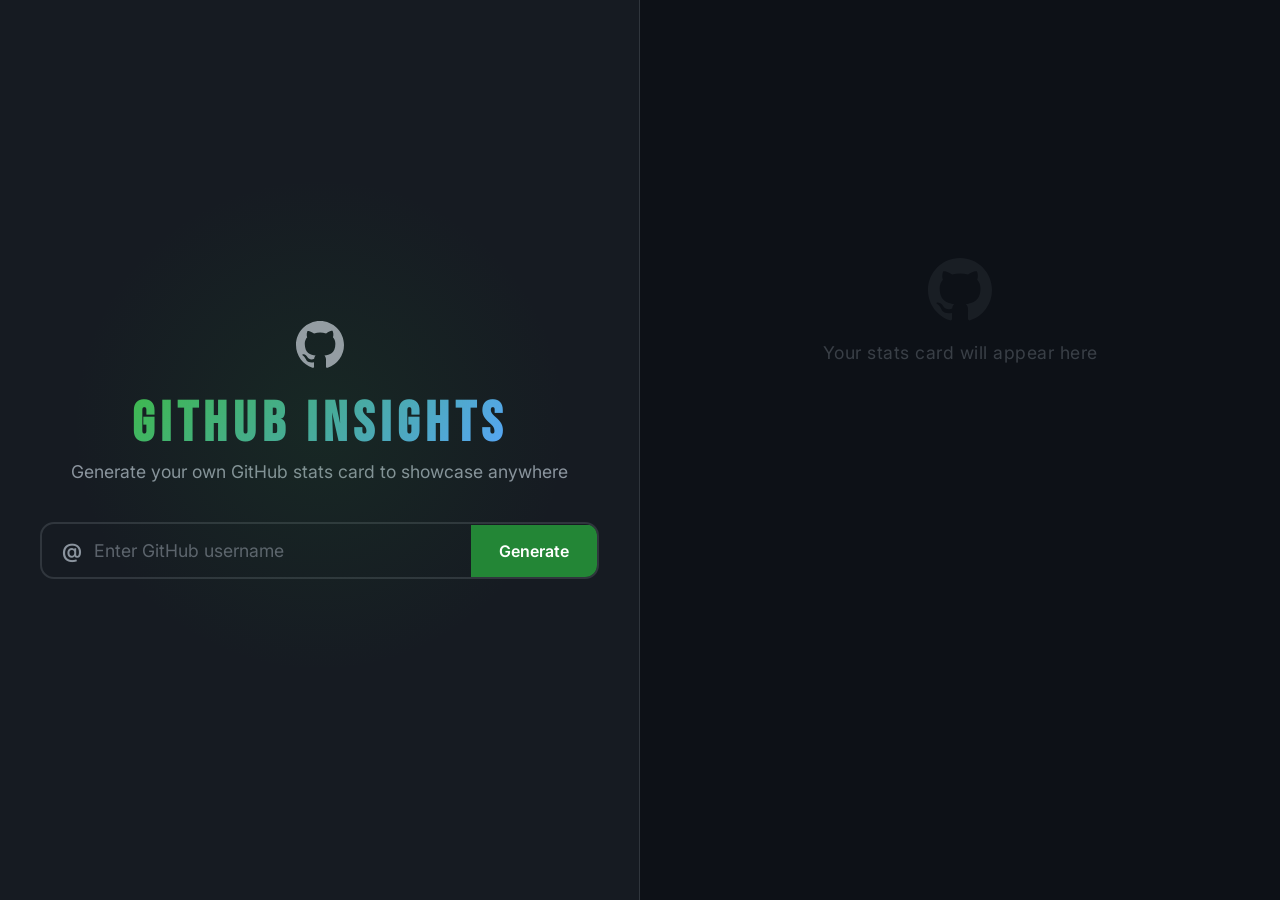
==== index.html @ 085b1cf7 "Stop asking visitors for a GitHub token The page had a password field for a personal access token, o" ====
<!DOCTYPE html>
<html lang="en">
<head>
  <meta charset="UTF-8" />
  <meta name="viewport" content="width=device-width, initial-scale=1.0" />
  <title>GitHub Insights — Generate Your Stats Card</title>
  <meta name="description" content="Plug in any GitHub username and instantly generate a beautiful stats card with lifetime commits, streaks, top languages, and more. Download or share it anywhere." />

  <!-- Open Graph (LinkedIn, Facebook, iMessage, Slack, etc.) -->
  <meta property="og:type" content="website" />
  <meta property="og:title" content="GitHub Insights — Generate Your Stats Card" />
  <meta property="og:description" content="Plug in any GitHub username and instantly generate a beautiful stats card with lifetime commits, streaks, top languages, and more." />
  <meta property="og:image" content="https://isfarbaset.github.io/github-insights/preview.png" />
  <meta property="og:url" content="https://isfarbaset.github.io/github-insights" />

  <!-- Twitter / X -->
  <meta name="twitter:card" content="summary_large_image" />
  <meta name="twitter:title" content="GitHub Insights — Generate Your Stats Card" />
  <meta name="twitter:description" content="Plug in any GitHub username and instantly generate a beautiful stats card with lifetime commits, streaks, top languages, and more." />
  <meta name="twitter:image" content="https://isfarbaset.github.io/github-insights/preview.png" />

  <link rel="preconnect" href="https://fonts.googleapis.com" />
  <link rel="preconnect" href="https://fonts.gstatic.com" crossorigin />
  <link href="https://fonts.googleapis.com/css2?family=Bebas+Neue&family=Inter:wght@300;400;500;600;700&display=swap" rel="stylesheet" />
  <link rel="stylesheet" href="card.css" />
</head>
<body>
  <div class="page-layout">

    <!-- ═══ LEFT PANEL — branding + input ═══ -->
    <aside class="panel-left">
      <div class="panel-left-inner">
        <div class="landing-glow"></div>
        <div class="logo-mark">
          <svg viewBox="0 0 16 16" width="48" height="48" fill="#c9d1d9">
            <path fill-rule="evenodd" d="M8 0C3.58 0 0 3.58 0 8c0 3.54 2.29 6.53 5.47 7.59.4.07.55-.17.55-.38 0-.19-.01-.82-.01-1.49-2.01.37-2.53-.49-2.69-.94-.09-.23-.48-.94-.82-1.13-.28-.15-.68-.52-.01-.53.63-.01 1.08.58 1.23.82.72 1.21 1.87.87 2.33.66.07-.52.28-.87.51-1.07-1.78-.2-3.64-.89-3.64-3.95 0-.87.31-1.59.82-2.15-.08-.2-.36-1.02.08-2.12 0 0 .67-.21 2.2.82.64-.18 1.32-.27 2-.27.68 0 1.36.09 2 .27 1.53-1.04 2.2-.82 2.2-.82.44 1.1.16 1.92.08 2.12.51.56.82 1.27.82 2.15 0 3.07-1.87 3.75-3.65 3.95.29.25.54.73.54 1.48 0 1.07-.01 1.93-.01 2.2 0 .21.15.46.55.38A8.013 8.013 0 0016 8c0-4.42-3.58-8-8-8z"/>
          </svg>
        </div>
        <h1 class="landing-title">GITHUB INSIGHTS</h1>
        <p class="landing-sub">Generate your own GitHub stats card to showcase anywhere</p>

        <form id="username-form" class="input-group" autocomplete="off">
          <span class="input-at">@</span>
          <input
            id="username-input"
            type="text"
            placeholder="Enter GitHub username"
            required
            spellcheck="false"
            autocomplete="off"
          />
          <button type="submit" id="generate-btn">
            <span class="btn-text">Generate</span>
            <span class="btn-loader" hidden>
              <span class="spinner"></span>
            </span>
          </button>
        </form>
        <p id="error-msg" class="error-msg" hidden></p>

        <!-- Actions — appear after card is generated -->
        <div id="card-actions" class="card-actions" hidden>
          <button id="download-btn" class="download-btn">
            <svg viewBox="0 0 16 16" width="18" height="18" fill="currentColor"><path d="M2.75 14A1.75 1.75 0 011 12.25v-2.5a.75.75 0 011.5 0v2.5c0 .138.112.25.25.25h10.5a.25.25 0 00.25-.25v-2.5a.75.75 0 011.5 0v2.5A1.75 1.75 0 0113.25 14H2.75z"/><path d="M7.25 7.689V2a.75.75 0 011.5 0v5.689l1.97-1.969a.749.749 0 111.06 1.06l-3.25 3.25a.749.749 0 01-1.06 0L4.22 6.78a.749.749 0 111.06-1.06l1.97 1.969z"/></svg>
            Download PNG
          </button>
          <button id="linkedin-btn" class="linkedin-btn">
            <svg viewBox="0 0 24 24" width="18" height="18" fill="currentColor"><path d="M20.447 20.452h-3.554v-5.569c0-1.328-.027-3.037-1.852-3.037-1.853 0-2.136 1.445-2.136 2.939v5.667H9.351V9h3.414v1.561h.046c.477-.9 1.637-1.85 3.37-1.85 3.601 0 4.267 2.37 4.267 5.455v6.286zM5.337 7.433a2.062 2.062 0 01-2.063-2.065 2.064 2.064 0 112.063 2.065zm1.782 13.019H3.555V9h3.564v11.452zM22.225 0H1.771C.792 0 0 .774 0 1.729v20.542C0 23.227.792 24 1.771 24h20.451C23.2 24 24 23.227 24 22.271V1.729C24 .774 23.2 0 22.222 0h.003z"/></svg>
            Share on LinkedIn
          </button>
        </div>
      </div>
    </aside>

    <!-- ═══ RIGHT PANEL — card area ═══ -->
    <main class="panel-right">
      <div id="card-placeholder" class="card-placeholder">
        <svg viewBox="0 0 16 16" width="64" height="64" fill="var(--gh-border)">
          <path fill-rule="evenodd" d="M8 0C3.58 0 0 3.58 0 8c0 3.54 2.29 6.53 5.47 7.59.4.07.55-.17.55-.38 0-.19-.01-.82-.01-1.49-2.01.37-2.53-.49-2.69-.94-.09-.23-.48-.94-.82-1.13-.28-.15-.68-.52-.01-.53.63-.01 1.08.58 1.23.82.72 1.21 1.87.87 2.33.66.07-.52.28-.87.51-1.07-1.78-.2-3.64-.89-3.64-3.95 0-.87.31-1.59.82-2.15-.08-.2-.36-1.02.08-2.12 0 0 .67-.21 2.2.82.64-.18 1.32-.27 2-.27.68 0 1.36.09 2 .27 1.53-1.04 2.2-.82 2.2-.82.44 1.1.16 1.92.08 2.12.51.56.82 1.27.82 2.15 0 3.07-1.87 3.75-3.65 3.95.29.25.54.73.54 1.48 0 1.07-.01 1.93-.01 2.2 0 .21.15.46.55.38A8.013 8.013 0 0016 8c0-4.42-3.58-8-8-8z"/>
        </svg>
        <p>Your stats card will appear here</p>
      </div>
      <div id="card-wrapper" class="card-wrapper" hidden>
        <div id="stats-card" class="stats-card">
            <div class="card-accent"></div>

            <!-- Header -->
            <div class="card-header">
              <img id="card-avatar" class="card-avatar" src="" alt="" crossorigin="anonymous" />
              <div class="card-user-info">
                <h2 id="card-name" class="card-name"></h2>
                <p id="card-username" class="card-handle"></p>
                <p id="card-bio" class="card-bio"></p>
              </div>
            </div>

            <!-- Primary stats: Repos, Stars, Followers, Forks -->
            <div class="card-stats">
              <div class="card-stat">
                <span class="stat-value" id="card-repos">0</span>
                <span class="stat-label">Repositories</span>
              </div>
              <div class="card-stat">
                <span class="stat-value" id="card-stars">0</span>
                <span class="stat-label">Stars Earned</span>
              </div>
              <div class="card-stat">
                <span class="stat-value" id="card-followers">0</span>
                <span class="stat-label">Followers</span>
              </div>
              <div class="card-stat">
                <span class="stat-value" id="card-forks">0</span>
                <span class="stat-label">Forks Earned</span>
              </div>
            </div>

            <!-- Streaks -->
            <div class="card-streak-row">
              <div class="streak-item">
                <span class="streak-icon">🔥</span>
                <div class="streak-text">
                  <span class="streak-value" id="card-longest-streak">0</span>
                  <span class="streak-label">Longest Streak</span>
                </div>
              </div>
              <div class="streak-item">
                <span class="streak-icon">⚡</span>
                <div class="streak-text">
                  <span class="streak-value" id="card-current-streak">0</span>
                  <span class="streak-label">Current Streak</span>
                </div>
              </div>
            </div>

            <!-- Highlights -->
            <div class="card-section" id="card-fun-facts-section">
              <h3 class="card-section-title">Highlights</h3>
              <div id="card-fun-facts" class="fun-facts"></div>
            </div>

            <!-- Personality + Peak Time -->
            <div class="card-personality-row">
              <div class="personality-chip">
                <span class="chip-emoji" id="personality-emoji">🚀</span>
                <div class="chip-text">
                  <span class="chip-title" id="personality-title">—</span>
                  <span class="chip-sub" id="personality-sub"></span>
                </div>
              </div>
              <div class="personality-chip time-chip">
                <span class="chip-emoji" id="peak-emoji">🌙</span>
                <div class="chip-text">
                  <span class="chip-title" id="peak-title">—</span>
                  <span class="chip-sub" id="peak-sub"></span>
                </div>
              </div>
            </div>

            <!-- Most active repo -->
            <div class="card-top-repo" id="card-top-repo">
              <span class="top-repo-trophy">🏆</span>
              <div class="top-repo-info">
                <span class="top-repo-label">Most Active Repo</span>
                <span class="top-repo-name" id="top-repo-name">—</span>
              </div>
              <span class="top-repo-commits" id="top-repo-commits"></span>
            </div>

            <!-- Top 5 repos bar chart -->
            <div class="card-section" id="card-top-repos-section">
              <h3 class="card-section-title">Top Repositories</h3>
              <div id="card-repo-bars" class="repo-bars"></div>
            </div>

            <!-- Monthly contributions chart -->
            <div class="card-section" id="card-monthly-section">
              <h3 class="card-section-title">Monthly Activity <span class="section-note">(recent)</span></h3>
              <div id="card-monthly-chart" class="monthly-chart"></div>
              <p id="card-peak-month" class="peak-month-label"></p>
            </div>

            <!-- Day-of-week heatmap -->
            <div class="card-section" id="card-daily-section">
              <h3 class="card-section-title">Day of Week <span class="section-note">(recent)</span></h3>
              <div id="card-day-heatmap" class="day-heatmap"></div>
              <p id="card-peak-day" class="peak-day-label"></p>
            </div>

            <!-- Hourly Activity Heatmap -->
            <div class="card-section" id="card-hourly-section">
              <h3 class="card-section-title">Time of Day <span class="section-note">(recent)</span></h3>
              <div id="card-hourly-heatmap" class="hourly-heatmap"></div>
              <p id="card-peak-hour" class="peak-hour-label"></p>
            </div>

            <!-- Languages -->
            <div class="card-section">
              <h3 class="card-section-title">Top Languages</h3>
              <div id="card-lang-bar" class="lang-bar"></div>
              <div id="card-lang-legend" class="lang-legend"></div>
            </div>

            <!-- Lifetime Activity -->
            <div class="card-section">
              <h3 class="card-section-title">Activity</h3>
              <div class="card-activity-grid">
                <div class="activity-stat">
                  <span class="activity-value" id="card-total-contributions">0</span>
                  <span class="activity-label">Contributions</span>
                </div>
                <div class="activity-stat">
                  <span class="activity-value" id="card-prs">0</span>
                  <span class="activity-label">Pull Requests</span>
                </div>
                <div class="activity-stat">
                  <span class="activity-value" id="card-issues">0</span>
                  <span class="activity-label">Issues</span>
                </div>
              </div>
              <div class="card-activity-grid card-activity-grid-secondary">
                <div class="activity-stat">
                  <span class="activity-value accent-purple" id="card-prs-merged">0</span>
                  <span class="activity-label">PRs Merged</span>
                </div>
                <div class="activity-stat">
                  <span class="activity-value accent-blue" id="card-issues-closed">0</span>
                  <span class="activity-label">Issues Closed</span>
                </div>
              </div>
            </div>

            <!-- Details -->
            <div class="card-details">
              <div class="detail-item" id="detail-company">
                <svg viewBox="0 0 16 16" width="14" height="14"><path fill="currentColor" d="M1.5 14.25c0 .138.112.25.25.25H4v-2.75a.75.75 0 01.75-.75h2.5a.75.75 0 01.75.75v2.75h2.25a.25.25 0 00.25-.25V1.75a.25.25 0 00-.25-.25h-8.5a.25.25 0 00-.25.25v12.5zM1.75 0A1.75 1.75 0 000 1.75v12.5C0 15.216.784 16 1.75 16h12.5A1.75 1.75 0 0016 14.25v-8.5A1.75 1.75 0 0014.25 4H11V1.75A1.75 1.75 0 009.25 0H1.75zM11 5.5h3.25a.25.25 0 01.25.25v8.5a.25.25 0 01-.25.25H11V5.5z"/></svg>
                <span id="detail-company-text"></span>
              </div>
              <div class="detail-item" id="detail-location">
                <svg viewBox="0 0 16 16" width="14" height="14"><path fill="currentColor" d="M11.536 3.464a5 5 0 010 7.072L8 14.07l-3.536-3.535a5 5 0 117.072-7.072v.001zm1.06 8.132a6.5 6.5 0 10-9.192 0l3.535 3.536a1.5 1.5 0 002.122 0l3.535-3.536zM8 9a2 2 0 100-4 2 2 0 000 4z"/></svg>
                <span id="detail-location-text"></span>
              </div>
              <div class="detail-item" id="detail-joined">
                <svg viewBox="0 0 16 16" width="14" height="14"><path fill="currentColor" d="M4.75 0a.75.75 0 01.75.75V2h5V.75a.75.75 0 011.5 0V2h1.25c.966 0 1.75.784 1.75 1.75v10.5A1.75 1.75 0 0113.25 16H2.75A1.75 1.75 0 011 14.25V3.75C1 2.784 1.784 2 2.75 2H4V.75A.75.75 0 014.75 0zm0 3.5H2.75a.25.25 0 00-.25.25V6h11V3.75a.25.25 0 00-.25-.25H11.5v.75a.75.75 0 01-1.5 0V3.5h-5v.75a.75.75 0 01-1.5 0V3.5zm-2.5 4v6.75c0 .138.112.25.25.25h10.5a.25.25 0 00.25-.25V7.5h-11z"/></svg>
                <span id="detail-joined-text"></span>
              </div>
            </div>

            <div class="card-watermark">github-insights</div>
          </div>
        </div>
      </main>

  </div>

  <script src="https://cdnjs.cloudflare.com/ajax/libs/html2canvas/1.4.1/html2canvas.min.js"></script>
  <script src="card.js"></script>
</body>
</html>
---- card.css ----
/* ═══════════════════════════════════════════════════════════
   GitHub Insights — Full Stats Card Styles
   ═══════════════════════════════════════════════════════════ */

@import url('https://fonts.googleapis.com/css2?family=Bebas+Neue&family=Inter:wght@300;400;500;600;700&display=swap');

:root {
  --gh-dark: #0d1117;
  --gh-dark-secondary: #161b22;
  --gh-dark-tertiary: #21262d;
  --gh-green: #238636;
  --gh-green-light: #3fb950;
  --gh-blue: #58a6ff;
  --gh-purple: #a371f7;
  --gh-orange: #d29922;
  --gh-red: #f85149;
  --gh-text: #c9d1d9;
  --gh-text-muted: #8b949e;
  --gh-border: #30363d;
  --card-pad: 2rem;
}

*, *::before, *::after { box-sizing: border-box; margin: 0; padding: 0; }

body {
  background: var(--gh-dark);
  color: var(--gh-text);
  font-family: 'Inter', -apple-system, BlinkMacSystemFont, 'Segoe UI', sans-serif;
  min-height: 100vh;
  margin: 0;
}

/* ═══════════════════════════════════════════════════════════
   Page layout — two persistent side-by-side panels
   ═══════════════════════════════════════════════════════════ */

.page-layout {
  display: grid;
  grid-template-columns: 1fr 1fr;
  min-height: 100vh;
}

/* ─── Left panel (branding + form) ─────────────────────── */

.panel-left {
  position: sticky;
  top: 0;
  height: 100vh;
  display: flex;
  align-items: center;
  justify-content: center;
  background: var(--gh-dark-secondary);
  border-right: 1px solid var(--gh-border);
  overflow: hidden;
}

.panel-left-inner {
  display: flex;
  flex-direction: column;
  align-items: center;
  padding: 2rem 2.5rem;
  position: relative;
  width: 100%;
}

.landing-glow {
  position: absolute;
  width: 500px;
  height: 500px;
  border-radius: 50%;
  background: radial-gradient(circle, rgba(35, 134, 54, 0.12) 0%, transparent 70%);
  top: 50%;
  left: 50%;
  transform: translate(-50%, -55%);
  pointer-events: none;
  animation: glow-pulse 6s ease-in-out infinite;
}

@keyframes glow-pulse {
  0%, 100% { opacity: .5; transform: translate(-50%, -55%) scale(1); }
  50%      { opacity: 1;  transform: translate(-50%, -55%) scale(1.15); }
}

.logo-mark {
  margin-bottom: 1.5rem;
  opacity: .7;
  animation: float 3s ease-in-out infinite;
}

@keyframes float {
  0%, 100% { transform: translateY(0); }
  50%      { transform: translateY(-8px); }
}

.landing-title {
  font-family: 'Bebas Neue', sans-serif;
  font-size: 3.5rem;
  letter-spacing: 6px;
  background: linear-gradient(135deg, var(--gh-green-light), var(--gh-blue));
  -webkit-background-clip: text;
  -webkit-text-fill-color: transparent;
  background-clip: text;
  line-height: 1;
  margin-bottom: .5rem;
}

.landing-sub {
  color: var(--gh-text-muted);
  font-size: 1.1rem;
  margin-bottom: 2.5rem;
  text-align: center;
}

/* Input group */

.input-group {
  display: flex;
  align-items: center;
  background: var(--gh-dark-secondary);
  border: 2px solid var(--gh-border);
  border-radius: 14px;
  overflow: hidden;
  transition: border-color .25s;
  width: 100%;
}

.input-group:focus-within {
  border-color: var(--gh-green);
  box-shadow: 0 0 0 4px rgba(35, 134, 54, .15);
}

.input-at {
  padding: 0 0 0 1.25rem;
  font-size: 1.25rem;
  color: var(--gh-text-muted);
  font-weight: 600;
  user-select: none;
}

.input-group input {
  flex: 1;
  background: none;
  border: none;
  outline: none;
  padding: 1rem .75rem;
  font-size: 1.1rem;
  color: var(--gh-text);
  font-family: inherit;
}

.input-group input::placeholder { color: var(--gh-text-muted); opacity: .6; }

.input-group button {
  background: var(--gh-green);
  color: #fff;
  border: none;
  padding: 1rem 1.75rem;
  font-size: 1rem;
  font-weight: 600;
  font-family: inherit;
  cursor: pointer;
  transition: background .2s;
  display: flex;
  align-items: center;
  gap: .5rem;
}

.input-group button:hover { background: var(--gh-green-light); }

.spinner {
  display: inline-block;
  width: 18px;
  height: 18px;
  border: 2px solid rgba(255,255,255,.3);
  border-top-color: #fff;
  border-radius: 50%;
  animation: spin .6s linear infinite;
}

@keyframes spin { to { transform: rotate(360deg); } }

.error-msg {
  margin-top: 1rem;
  color: var(--gh-red);
  font-size: .95rem;
  text-align: center;
}

/* ═══════════════════════════════════════════════════════════
   Right panel — card area
   ═══════════════════════════════════════════════════════════ */

.panel-right {
  display: flex;
  justify-content: center;
  align-items: flex-start;
  padding: 2.5rem 2rem;
  overflow-y: auto;
  min-height: 100vh;
}

/* Placeholder shown before card is generated */

.card-placeholder {
  display: flex;
  flex-direction: column;
  align-items: center;
  justify-content: center;
  gap: 1.25rem;
  min-height: 60vh;
  color: var(--gh-text-muted);
  opacity: .35;
  text-align: center;
  font-size: 1.1rem;
  letter-spacing: .5px;
}

.card-placeholder[hidden] {
  display: none;
}

/* Actions below the form */

.card-actions {
  display: flex;
  flex-direction: column;
  gap: .5rem;
  width: 100%;
  margin-top: 1.5rem;
}

.card-actions[hidden] {
  display: none;
}

.linkedin-btn {
  display: inline-flex;
  align-items: center;
  justify-content: center;
  gap: .5rem;
  background: linear-gradient(135deg, #0a66c2, #004182);
  color: #fff;
  border: none;
  padding: .6rem 1.4rem;
  border-radius: 10px;
  font-family: inherit;
  font-size: .9rem;
  font-weight: 600;
  cursor: pointer;
  transition: transform .15s, box-shadow .25s;
  box-shadow: 0 4px 20px rgba(10, 102, 194, .3);
  width: 100%;
}

.linkedin-btn:hover {
  transform: translateY(-2px);
  box-shadow: 0 6px 28px rgba(10, 102, 194, .45);
}

.linkedin-btn:active { transform: translateY(0); }

/* ═══════════════════════════════════════════════════════════
   Stats Card — single-column (original layout)
   ═══════════════════════════════════════════════════════════ */

.card-wrapper {
  display: flex;
  justify-content: center;
  width: 100%;
}

.card-wrapper[hidden] {
  display: none;
}

.stats-card {
  width: 700px;
  background: linear-gradient(165deg, #0d1117 0%, #161b22 40%, #0d1117 100%);
  border: 1px solid var(--gh-border);
  border-radius: 20px;
  overflow: hidden;
  position: relative;
  padding-bottom: 1.5rem;
}

.card-accent {
  height: 4px;
  background: linear-gradient(90deg, var(--gh-green-light), var(--gh-blue), var(--gh-purple));
}

/* Header */

.card-header {
  display: flex;
  align-items: center;
  gap: 1.5rem;
  padding: 2rem var(--card-pad) 0;
}

.card-avatar {
  width: 84px;
  height: 84px;
  border-radius: 50%;
  border: 3px solid var(--gh-border);
  flex-shrink: 0;
  object-fit: cover;
}

.card-user-info { min-width: 0; }

.card-name {
  font-family: 'Bebas Neue', sans-serif;
  font-size: 2rem;
  letter-spacing: 2px;
  color: #fff;
  line-height: 1.1;
  white-space: nowrap;
  overflow: hidden;
  text-overflow: ellipsis;
}

.card-handle {
  color: var(--gh-blue);
  font-size: 1rem;
  margin-top: .15rem;
}

.card-bio {
  color: var(--gh-text-muted);
  font-size: .85rem;
  margin-top: .35rem;
  display: -webkit-box;
  -webkit-line-clamp: 2;
  -webkit-box-orient: vertical;
  overflow: hidden;
  line-height: 1.4;
}

/* ─── Primary stats row ───────────────────────────────── */

.card-stats {
  display: grid;
  grid-template-columns: repeat(4, 1fr);
  gap: .6rem;
  padding: 1.5rem var(--card-pad);
}

.card-stat {
  text-align: center;
  background: var(--gh-dark-secondary);
  border-radius: 14px;
  padding: 1rem .5rem;
  border: 1px solid var(--gh-border);
}

.stat-value {
  display: block;
  font-family: 'Bebas Neue', sans-serif;
  font-size: 1.75rem;
  letter-spacing: 1px;
  color: var(--gh-green-light);
}

.stat-label {
  display: block;
  font-size: .7rem;
  text-transform: uppercase;
  letter-spacing: 1px;
  color: var(--gh-text-muted);
  margin-top: 4px;
}

.card-stat:nth-child(2) .stat-value { color: var(--gh-orange); }
.card-stat:nth-child(3) .stat-value { color: var(--gh-blue); }
.card-stat:nth-child(4) .stat-value { color: var(--gh-purple); }

/* ─── Streak row ───────────────────────────────────────── */

.card-streak-row {
  display: grid;
  grid-template-columns: 1fr 1fr;
  gap: .6rem;
  padding: 0 var(--card-pad) 1.25rem;
}

.streak-item {
  display: flex;
  align-items: center;
  gap: .75rem;
  background: var(--gh-dark-secondary);
  border: 1px solid var(--gh-border);
  border-radius: 14px;
  padding: .85rem 1rem;
}

.streak-icon {
  font-size: 1.6rem;
  flex-shrink: 0;
  line-height: 1;
}

.streak-text {
  display: flex;
  flex-direction: column;
}

.streak-value {
  font-family: 'Bebas Neue', sans-serif;
  font-size: 1.5rem;
  letter-spacing: 1px;
  color: var(--gh-orange);
  line-height: 1.1;
}

.streak-item:nth-child(2) .streak-value { color: var(--gh-green-light); }

.streak-label {
  font-size: .7rem;
  text-transform: uppercase;
  letter-spacing: .8px;
  color: var(--gh-text-muted);
  margin-top: 2px;
}

/* ─── Activity grid ────────────────────────────────────── */

.card-activity-grid {
  display: grid;
  grid-template-columns: repeat(4, 1fr);
  gap: .5rem;
}

.activity-stat {
  text-align: center;
  background: var(--gh-dark-tertiary);
  border-radius: 10px;
  padding: .75rem .4rem;
}

.activity-value {
  display: block;
  font-family: 'Bebas Neue', sans-serif;
  font-size: 1.35rem;
  letter-spacing: 1px;
  color: #fff;
  line-height: 1;
}

.activity-label {
  display: block;
  font-size: .65rem;
  text-transform: uppercase;
  letter-spacing: .8px;
  color: var(--gh-text-muted);
  margin-top: 4px;
}

.card-activity-grid-secondary {
  margin-top: .5rem;
  grid-template-columns: repeat(2, 1fr);
}

.activity-value.accent-purple { color: var(--gh-purple); }
.activity-value.accent-blue { color: var(--gh-blue); }
.activity-value.accent-orange { color: var(--gh-orange); }

/* ─── Personality + Peak Time chips ────────────────────── */

.card-personality-row {
  display: grid;
  grid-template-columns: 1fr 1fr;
  gap: .6rem;
  padding: 0 var(--card-pad) 1.25rem;
}

.personality-chip {
  display: flex;
  align-items: center;
  gap: .75rem;
  background: linear-gradient(135deg, rgba(35, 134, 54, .08), rgba(35, 134, 54, .02));
  border: 1px solid rgba(35, 134, 54, .25);
  border-radius: 14px;
  padding: .85rem 1rem;
}

.personality-chip.time-chip {
  background: linear-gradient(135deg, rgba(163, 113, 247, .08), rgba(163, 113, 247, .02));
  border-color: rgba(163, 113, 247, .25);
}

.chip-emoji {
  font-size: 1.75rem;
  flex-shrink: 0;
  line-height: 1;
}

.chip-text {
  display: flex;
  flex-direction: column;
  min-width: 0;
}

.chip-title {
  font-family: 'Bebas Neue', sans-serif;
  font-size: 1.1rem;
  letter-spacing: 1.5px;
  color: var(--gh-green-light);
  line-height: 1.15;
  white-space: nowrap;
  overflow: hidden;
  text-overflow: ellipsis;
}

.time-chip .chip-title { color: var(--gh-purple); }

.chip-sub {
  font-size: .7rem;
  color: var(--gh-text-muted);
  white-space: nowrap;
  overflow: hidden;
  text-overflow: ellipsis;
  margin-top: 2px;
}

/* ─── Most active repo ─────────────────────────────────── */

.card-top-repo {
  display: flex;
  align-items: center;
  gap: .85rem;
  margin: 0 var(--card-pad) 1.25rem;
  padding: .85rem 1rem;
  background: var(--gh-dark-secondary);
  border: 1px solid var(--gh-border);
  border-radius: 14px;
}

.top-repo-trophy {
  font-size: 1.5rem;
  flex-shrink: 0;
  line-height: 1;
}

.top-repo-info {
  display: flex;
  flex-direction: column;
  flex: 1;
  min-width: 0;
}

.top-repo-label {
  font-size: .65rem;
  text-transform: uppercase;
  letter-spacing: 1px;
  color: var(--gh-text-muted);
}

.top-repo-name {
  font-family: 'Bebas Neue', sans-serif;
  font-size: 1.25rem;
  letter-spacing: 1.5px;
  color: var(--gh-blue);
  line-height: 1.15;
  white-space: nowrap;
  overflow: hidden;
  text-overflow: ellipsis;
}

.top-repo-commits {
  font-size: .85rem;
  color: var(--gh-text-muted);
  white-space: nowrap;
  flex-shrink: 0;
}

/* ─── Top repos bar chart ──────────────────────────────── */

.repo-bars {
  display: flex;
  flex-direction: column;
  gap: .5rem;
}

.repo-bar-row {
  display: flex;
  align-items: center;
  gap: .6rem;
}

.repo-bar-rank {
  width: 24px;
  height: 24px;
  border-radius: 6px;
  display: flex;
  align-items: center;
  justify-content: center;
  font-family: 'Bebas Neue', sans-serif;
  font-size: .85rem;
  letter-spacing: 1px;
  flex-shrink: 0;
}

.repo-bar-info {
  flex: 1;
  min-width: 0;
}

.repo-bar-name {
  font-size: .75rem;
  color: var(--gh-text);
  margin-bottom: 3px;
  display: block;
  white-space: nowrap;
  overflow: hidden;
  text-overflow: ellipsis;
}

.repo-bar-track {
  height: 20px;
  background: var(--gh-dark-tertiary);
  border-radius: 10px;
  overflow: hidden;
}

.repo-bar-fill {
  height: 100%;
  border-radius: 10px;
  display: flex;
  align-items: center;
  justify-content: flex-end;
  padding-right: .5rem;
  font-size: .65rem;
  font-weight: 600;
  color: #000;
  min-width: 28px;
  transition: width .6s ease;
}

/* ─── Monthly activity chart ───────────────────────────── */

.monthly-chart {
  display: flex;
  align-items: flex-end;
  gap: 4px;
  height: 100px;
  padding-top: 6px;
}

.month-col {
  flex: 1;
  display: flex;
  flex-direction: column;
  align-items: center;
  height: 100%;
  justify-content: flex-end;
}

.month-val {
  font-size: .6rem;
  color: var(--gh-text-muted);
  margin-bottom: 3px;
}

.month-bar {
  width: 100%;
  background: var(--gh-green);
  border-radius: 4px 4px 0 0;
  min-height: 2px;
  transition: height .5s ease;
}

.month-bar.peak {
  background: var(--gh-green-light);
  box-shadow: 0 0 8px rgba(63, 185, 80, .4);
}

.month-lbl {
  font-size: .6rem;
  color: var(--gh-text-muted);
  text-transform: uppercase;
  letter-spacing: .5px;
  margin-top: 4px;
}

.peak-month-label {
  font-size: .75rem;
  color: var(--gh-text-muted);
  margin-top: .5rem;
  text-align: center;
}

/* ─── Day-of-week heatmap ──────────────────────────────── */

.day-heatmap {
  display: flex;
  flex-direction: column;
  gap: 4px;
}

.day-row {
  display: flex;
  align-items: center;
  gap: .6rem;
}

.day-label {
  width: 32px;
  font-size: .7rem;
  color: var(--gh-text-muted);
  text-transform: uppercase;
  letter-spacing: .5px;
  flex-shrink: 0;
}

.day-cell {
  flex: 1;
  height: 28px;
  border-radius: 8px;
  display: flex;
  align-items: center;
  justify-content: center;
  font-size: .7rem;
  font-weight: 600;
  color: var(--gh-text-muted);
  transition: background .3s;
}

.day-cell.heat-0 { background: var(--gh-dark-tertiary); }
.day-cell.heat-1 { background: #0e4429; color: #3fb950; }
.day-cell.heat-2 { background: #006d32; color: #fff; }
.day-cell.heat-3 { background: #26a641; color: #fff; }
.day-cell.heat-4 { background: #39d353; color: #000; }
.day-cell.heat-5 { background: #3fb950; color: #000; box-shadow: 0 0 8px rgba(63,185,80,.35); }

.day-cell.peak-cell {
  box-shadow: 0 0 10px rgba(63, 185, 80, .45);
}

.peak-day-label {
  font-size: .75rem;
  color: var(--gh-text-muted);
  margin-top: .5rem;
  text-align: center;
}

/* ─── Hourly heatmap ────────────────────────────────────── */

.hourly-heatmap {
  display: flex;
  flex-direction: column;
  gap: 4px;
}

.hourly-row {
  display: flex;
  align-items: center;
  gap: .6rem;
}

.hourly-emoji {
  font-size: 1.1rem;
  width: 24px;
  text-align: center;
  flex-shrink: 0;
  line-height: 1;
}

.hourly-label {
  width: 70px;
  font-size: .7rem;
  color: var(--gh-text-muted);
  text-transform: uppercase;
  letter-spacing: .5px;
  flex-shrink: 0;
}

.hourly-cell {
  flex: 1;
  height: 28px;
  border-radius: 8px;
  display: flex;
  align-items: center;
  justify-content: center;
  font-size: .7rem;
  font-weight: 600;
  color: var(--gh-text-muted);
  transition: background .3s;
}

.hourly-cell.heat-0 { background: var(--gh-dark-tertiary); }
.hourly-cell.heat-1 { background: #0e4429; color: #3fb950; }
.hourly-cell.heat-2 { background: #006d32; color: #fff; }
.hourly-cell.heat-3 { background: #26a641; color: #fff; }
.hourly-cell.heat-4 { background: #39d353; color: #000; }
.hourly-cell.heat-5 { background: #3fb950; color: #000; box-shadow: 0 0 8px rgba(63,185,80,.35); }

.hourly-cell.peak-cell {
  box-shadow: 0 0 10px rgba(63, 185, 80, .45);
}

.peak-hour-label {
  font-size: .75rem;
  color: var(--gh-text-muted);
  margin-top: .5rem;
  text-align: center;
}

/* ─── Shared section ───────────────────────────────────── */

.card-section {
  padding: 0 var(--card-pad) 1.25rem;
}

.card-section-title {
  font-family: 'Bebas Neue', sans-serif;
  font-size: 1.05rem;
  letter-spacing: 2px;
  color: var(--gh-text-muted);
  margin-bottom: .65rem;
}

.section-note {
  font-family: 'Inter', sans-serif;
  font-size: .65rem;
  letter-spacing: 0;
  opacity: .6;
  text-transform: none;
}

/* ─── Languages ────────────────────────────────────────── */

.lang-bar {
  height: 12px;
  border-radius: 6px;
  overflow: hidden;
  display: flex;
  background: var(--gh-dark-tertiary);
}

.lang-bar-segment {
  height: 100%;
  transition: width .6s ease;
}

.lang-legend {
  display: flex;
  flex-wrap: wrap;
  gap: .5rem .85rem;
  margin-top: .55rem;
}

.lang-legend-item {
  display: flex;
  align-items: center;
  gap: 5px;
  font-size: .75rem;
  color: var(--gh-text-muted);
}

.lang-dot {
  width: 8px;
  height: 8px;
  border-radius: 50%;
  flex-shrink: 0;
}

/* ─── Fun facts ────────────────────────────────────────── */

.fun-facts {
  display: flex;
  flex-direction: column;
  gap: .4rem;
}

.ff-row {
  font-size: .8rem;
  color: var(--gh-text-muted);
  padding: .45rem .75rem;
  background: var(--gh-dark-tertiary);
  border-radius: 10px;
  line-height: 1.4;
}

.ff-row b {
  color: var(--gh-green-light);
  font-weight: 600;
}

/* ─── Details ──────────────────────────────────────────── */

.card-details {
  display: flex;
  flex-wrap: wrap;
  gap: .5rem 1.25rem;
  padding: 0 var(--card-pad) 1rem;
}

.detail-item {
  display: flex;
  align-items: center;
  gap: 5px;
  font-size: .8rem;
  color: var(--gh-text-muted);
}

.detail-item svg { flex-shrink: 0; }

/* ─── Watermark ────────────────────────────────────────── */

.card-watermark {
  text-align: center;
  font-size: .7rem;
  color: var(--gh-text-muted);
  opacity: .4;
  letter-spacing: 2px;
  text-transform: uppercase;
  padding-top: .5rem;
}

/* ─── Buttons ──────────────────────────────────────────── */

.download-btn {
  display: inline-flex;
  align-items: center;
  justify-content: center;
  gap: .5rem;
  background: linear-gradient(135deg, var(--gh-green), #1f883d);
  color: #fff;
  border: none;
  padding: .6rem 1.4rem;
  border-radius: 10px;
  font-family: inherit;
  font-size: .9rem;
  font-weight: 600;
  cursor: pointer;
  transition: transform .15s, box-shadow .25s;
  box-shadow: 0 4px 20px rgba(35, 134, 54, .3);
  width: 100%;
}

.download-btn:hover {
  transform: translateY(-2px);
  box-shadow: 0 6px 28px rgba(35, 134, 54, .45);
}

.download-btn:active { transform: translateY(0); }

/* ─── Toast notification ───────────────────────────────── */

.toast {
  position: fixed;
  bottom: 2rem;
  left: 50%;
  transform: translateX(-50%) translateY(100px);
  background: var(--gh-dark-secondary);
  color: var(--gh-text);
  border: 1px solid var(--gh-border);
  padding: .85rem 1.5rem;
  border-radius: 12px;
  font-size: .9rem;
  font-family: inherit;
  box-shadow: 0 8px 30px rgba(0,0,0,.4);
  opacity: 0;
  transition: transform .35s ease, opacity .35s ease;
  z-index: 9999;
  pointer-events: none;
  white-space: nowrap;
}

.toast.show {
  opacity: 1;
  transform: translateX(-50%) translateY(0);
}

/* ─── Responsive ───────────────────────────────────────── */

@media (max-width: 1100px) {
  .page-layout {
    grid-template-columns: 1fr;
  }
  .panel-left {
    position: relative;
    height: auto;
    border-right: none;
    border-bottom: 1px solid var(--gh-border);
  }
  .panel-left-inner {
    padding: 2rem 2rem;
  }
  .input-group {
    max-width: 480px;
  }
  .card-actions {
    max-width: 480px;
  }
  .panel-right {
    min-height: auto;
  }
}

@media (max-width: 740px) {
  :root { --card-pad: 1.25rem; }
  .landing-title { font-size: 2.5rem; letter-spacing: 4px; }
  .landing-sub { font-size: .95rem; margin-bottom: 1.75rem; }
  .stats-card { width: 100%; }
  .card-stats { grid-template-columns: repeat(2, 1fr); }
  .card-activity-grid { grid-template-columns: repeat(2, 1fr); }
  .card-activity-grid-secondary { grid-template-columns: repeat(2, 1fr); }
  .card-streak-row { grid-template-columns: 1fr; }
  .card-personality-row { grid-template-columns: 1fr; }
  .card-name { font-size: 1.3rem; }
  .monthly-chart { height: 70px; }
  .panel-right { padding: 1.25rem; }
  .panel-left-inner { padding: 1.5rem 1.25rem; }

  /* Let chip subtitles wrap on narrower screens */
  .chip-sub { white-space: normal; }

  /* Toast shouldn't overflow viewport */
  .toast {
    white-space: normal;
    max-width: calc(100vw - 2rem);
    text-align: center;
    font-size: .8rem;
  }
}

@media (max-width: 480px) {
  :root { --card-pad: 1rem; }
  .landing-title { font-size: 2rem; letter-spacing: 3px; }
  .landing-sub { font-size: .85rem; margin-bottom: 1.5rem; }
  .logo-mark svg { width: 36px; height: 36px; }
  .logo-mark { margin-bottom: 1rem; }

  /* Input group — stack button below on very small screens */
  .input-group {
    flex-wrap: wrap;
    border-radius: 12px;
  }
  .input-group input {
    font-size: 1rem;
    padding: .85rem .6rem;
  }
  .input-group button {
    width: 100%;
    justify-content: center;
    padding: .85rem 1rem;
    border-radius: 0 0 10px 10px;
    font-size: .95rem;
  }

  /* Smaller avatar */
  .card-avatar { width: 64px; height: 64px; }
  .card-header { gap: 1rem; padding: 1.5rem var(--card-pad) 0; }
  .card-name { font-size: 1.2rem; white-space: normal; }
  .card-handle { font-size: .85rem; }
  .card-bio { font-size: .8rem; }

  /* Stats smaller text */
  .stat-value { font-size: 1.4rem; }
  .stat-label { font-size: .6rem; }
  .card-stat { padding: .75rem .4rem; border-radius: 10px; }

  /* Streaks */
  .streak-value { font-size: 1.3rem; }
  .streak-icon { font-size: 1.3rem; }
  .streak-item { padding: .7rem .85rem; }

  /* Activity */
  .activity-value { font-size: 1.15rem; }
  .activity-label { font-size: .6rem; }

  /* Personality chips */
  .chip-emoji { font-size: 1.4rem; }
  .chip-title { font-size: .95rem; }
  .chip-sub { font-size: .65rem; white-space: normal; }
  .personality-chip { padding: .7rem .85rem; }

  /* Top repo */
  .top-repo-name { font-size: 1.05rem; }

  /* Monthly chart - even smaller */
  .monthly-chart { height: 56px; gap: 2px; }
  .month-val { font-size: .5rem; }
  .month-lbl { font-size: .5rem; }

  /* Hourly heatmap — hide emoji to save space */
  .hourly-emoji { display: none; }
  .hourly-label { width: 56px; font-size: .6rem; }
  .hourly-cell { font-size: .6rem; }

  /* Day heatmap */
  .day-label { width: 26px; font-size: .6rem; }
  .day-cell { height: 24px; font-size: .6rem; }

  /* Repo bars */
  .repo-bar-name { font-size: .65rem; }
  .repo-bar-fill { font-size: .55rem; padding-right: .35rem; }
  .repo-bar-rank { width: 20px; height: 20px; font-size: .75rem; }

  /* Fun facts */
  .ff-row { font-size: .75rem; padding: .4rem .6rem; }

  /* Details */
  .card-details { gap: .4rem .85rem; }
  .detail-item { font-size: .7rem; }

  /* Section titles */
  .card-section-title { font-size: .9rem; }

  /* Buttons */
  .download-btn, .linkedin-btn { font-size: .85rem; padding: .55rem 1rem; }

  /* Panel padding */
  .panel-left-inner { padding: 1.25rem 1rem; }
  .panel-right { padding: 1rem; }

  /* Language legend wrapping */
  .lang-legend { gap: .4rem .6rem; }
  .lang-legend-item { font-size: .65rem; }

  /* Watermark */
  .card-watermark { font-size: .6rem; }
}
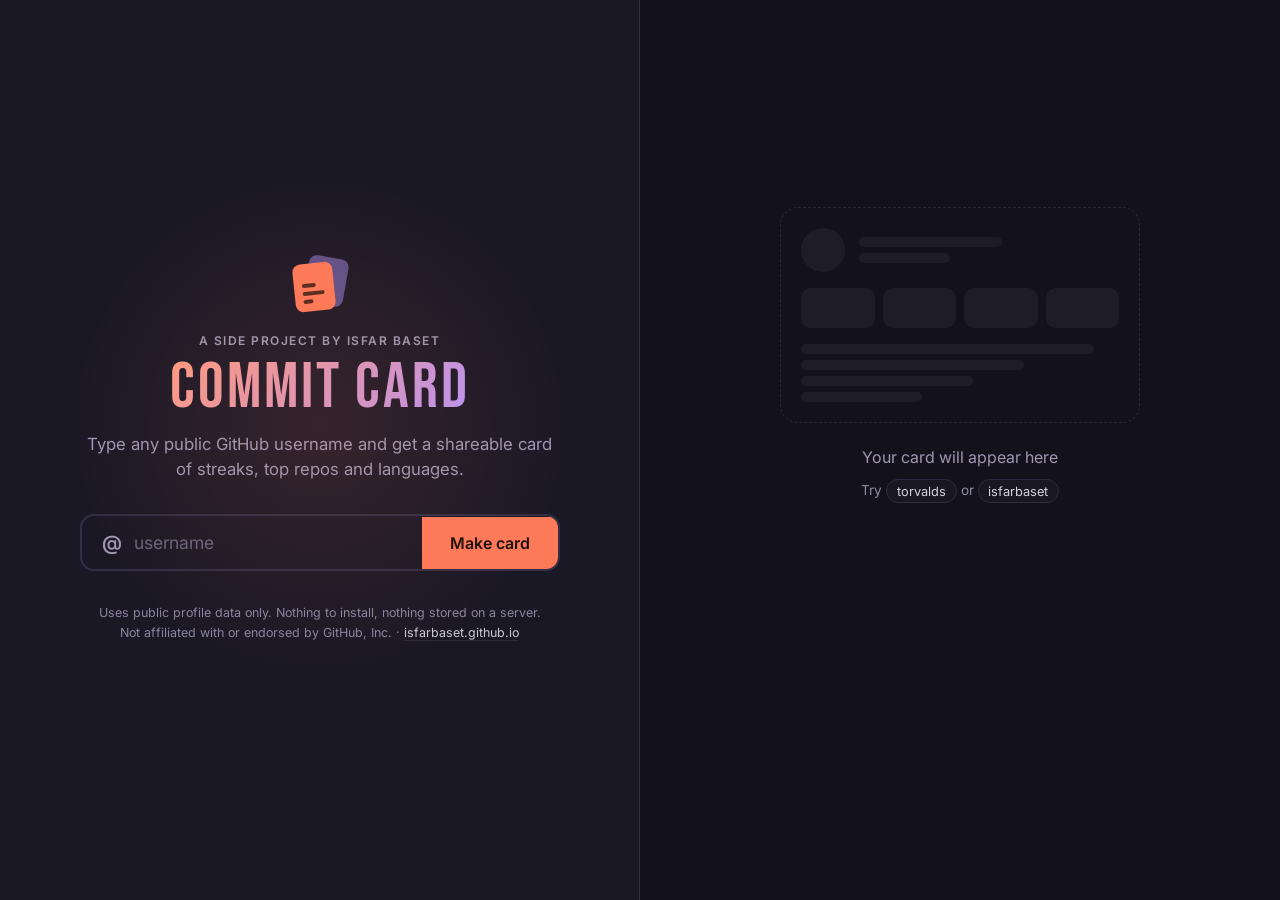
==== commit 0a67a751: "Rebrand as Commit Card so the page can't pass for a GitHub page Safe Browsing judges the whole isfar" ====
--- a/index.html
+++ b/index.html
@@ -3,20 +3,20 @@
 <head>
   <meta charset="UTF-8" />
   <meta name="viewport" content="width=device-width, initial-scale=1.0" />
-  <title>GitHub Insights — Generate Your Stats Card</title>
-  <meta name="description" content="Plug in any GitHub username and instantly generate a beautiful stats card with lifetime commits, streaks, top languages, and more. Download or share it anywhere." />
+  <title>Commit Card — a stats card for any public GitHub profile</title>
+  <meta name="description" content="Commit Card, a side project by Isfar Baset: type a public GitHub username and get a shareable stats card with streaks, top languages and more. Not affiliated with GitHub." />
 
   <!-- Open Graph (LinkedIn, Facebook, iMessage, Slack, etc.) -->
   <meta property="og:type" content="website" />
-  <meta property="og:title" content="GitHub Insights — Generate Your Stats Card" />
-  <meta property="og:description" content="Plug in any GitHub username and instantly generate a beautiful stats card with lifetime commits, streaks, top languages, and more." />
+  <meta property="og:title" content="Commit Card by Isfar Baset" />
+  <meta property="og:description" content="A side project by Isfar Baset: turn any public GitHub profile into a shareable stats card. Not affiliated with GitHub." />
   <meta property="og:image" content="https://isfarbaset.github.io/github-insights/preview.png" />
   <meta property="og:url" content="https://isfarbaset.github.io/github-insights" />
 
   <!-- Twitter / X -->
   <meta name="twitter:card" content="summary_large_image" />
-  <meta name="twitter:title" content="GitHub Insights — Generate Your Stats Card" />
-  <meta name="twitter:description" content="Plug in any GitHub username and instantly generate a beautiful stats card with lifetime commits, streaks, top languages, and more." />
+  <meta name="twitter:title" content="Commit Card by Isfar Baset" />
+  <meta name="twitter:description" content="A side project by Isfar Baset: turn any public GitHub profile into a shareable stats card. Not affiliated with GitHub." />
   <meta name="twitter:image" content="https://isfarbaset.github.io/github-insights/preview.png" />
 
   <link rel="preconnect" href="https://fonts.googleapis.com" />
@@ -31,26 +31,29 @@
     <aside class="panel-left">
       <div class="panel-left-inner">
         <div class="landing-glow"></div>
-        <div class="logo-mark">
-          <svg viewBox="0 0 16 16" width="48" height="48" fill="#c9d1d9">
-            <path fill-rule="evenodd" d="M8 0C3.58 0 0 3.58 0 8c0 3.54 2.29 6.53 5.47 7.59.4.07.55-.17.55-.38 0-.19-.01-.82-.01-1.49-2.01.37-2.53-.49-2.69-.94-.09-.23-.48-.94-.82-1.13-.28-.15-.68-.52-.01-.53.63-.01 1.08.58 1.23.82.72 1.21 1.87.87 2.33.66.07-.52.28-.87.51-1.07-1.78-.2-3.64-.89-3.64-3.95 0-.87.31-1.59.82-2.15-.08-.2-.36-1.02.08-2.12 0 0 .67-.21 2.2.82.64-.18 1.32-.27 2-.27.68 0 1.36.09 2 .27 1.53-1.04 2.2-.82 2.2-.82.44 1.1.16 1.92.08 2.12.51.56.82 1.27.82 2.15 0 3.07-1.87 3.75-3.65 3.95.29.25.54.73.54 1.48 0 1.07-.01 1.93-.01 2.2 0 .21.15.46.55.38A8.013 8.013 0 0016 8c0-4.42-3.58-8-8-8z"/>
-          </svg>
-        </div>
-        <h1 class="landing-title">GITHUB INSIGHTS</h1>
-        <p class="landing-sub">Generate your own GitHub stats card to showcase anywhere</p>
+        <div class="logo-mark" aria-hidden="true">
+          <span class="logo-card logo-card-back"></span>
+          <span class="logo-card logo-card-front">
+            <span class="logo-bar"></span><span class="logo-bar"></span><span class="logo-bar"></span>
+          </span>
+        </div>
+        <p class="landing-kicker">A side project by Isfar Baset</p>
+        <h1 class="landing-title">Commit Card</h1>
+        <p class="landing-sub">Type any public GitHub username and get a shareable card of streaks, top repos and languages.</p>
 
         <form id="username-form" class="input-group" autocomplete="off">
           <span class="input-at">@</span>
           <input
             id="username-input"
             type="text"
-            placeholder="Enter GitHub username"
+            placeholder="username"
+            aria-label="GitHub username"
             required
             spellcheck="false"
             autocomplete="off"
           />
           <button type="submit" id="generate-btn">
-            <span class="btn-text">Generate</span>
+            <span class="btn-text">Make card</span>
             <span class="btn-loader" hidden>
               <span class="spinner"></span>
             </span>
@@ -69,16 +72,25 @@
             Share on LinkedIn
           </button>
         </div>
+
+        <p class="landing-note">
+          Uses public profile data only. Nothing to install, nothing stored on a server.<br />
+          Not affiliated with or endorsed by GitHub, Inc.
+          · <a href="https://isfarbaset.github.io/">isfarbaset.github.io</a>
+        </p>
       </div>
     </aside>
 
     <!-- ═══ RIGHT PANEL — card area ═══ -->
     <main class="panel-right">
       <div id="card-placeholder" class="card-placeholder">
-        <svg viewBox="0 0 16 16" width="64" height="64" fill="var(--gh-border)">
-          <path fill-rule="evenodd" d="M8 0C3.58 0 0 3.58 0 8c0 3.54 2.29 6.53 5.47 7.59.4.07.55-.17.55-.38 0-.19-.01-.82-.01-1.49-2.01.37-2.53-.49-2.69-.94-.09-.23-.48-.94-.82-1.13-.28-.15-.68-.52-.01-.53.63-.01 1.08.58 1.23.82.72 1.21 1.87.87 2.33.66.07-.52.28-.87.51-1.07-1.78-.2-3.64-.89-3.64-3.95 0-.87.31-1.59.82-2.15-.08-.2-.36-1.02.08-2.12 0 0 .67-.21 2.2.82.64-.18 1.32-.27 2-.27.68 0 1.36.09 2 .27 1.53-1.04 2.2-.82 2.2-.82.44 1.1.16 1.92.08 2.12.51.56.82 1.27.82 2.15 0 3.07-1.87 3.75-3.65 3.95.29.25.54.73.54 1.48 0 1.07-.01 1.93-.01 2.2 0 .21.15.46.55.38A8.013 8.013 0 0016 8c0-4.42-3.58-8-8-8z"/>
-        </svg>
-        <p>Your stats card will appear here</p>
+        <div class="ghost-card" aria-hidden="true">
+          <div class="ghost-head"><span class="ghost-avatar"></span><span class="ghost-lines"><span></span><span></span></span></div>
+          <div class="ghost-stats"><span></span><span></span><span></span><span></span></div>
+          <div class="ghost-bars"><span style="width:92%"></span><span style="width:70%"></span><span style="width:54%"></span><span style="width:38%"></span></div>
+        </div>
+        <p>Your card will appear here</p>
+        <p class="placeholder-try">Try <button type="button" class="try-user" data-user="torvalds">torvalds</button> or <button type="button" class="try-user" data-user="isfarbaset">isfarbaset</button></p>
       </div>
       <div id="card-wrapper" class="card-wrapper" hidden>
         <div id="stats-card" class="stats-card">
@@ -245,7 +257,7 @@
               </div>
             </div>
 
-            <div class="card-watermark">github-insights</div>
+            <div class="card-watermark">Commit Card · by Isfar Baset</div>
           </div>
         </div>
       </main>
--- a/card.css
+++ b/card.css
@@ -1,30 +1,32 @@
 /* ═══════════════════════════════════════════════════════════
-   GitHub Insights — Full Stats Card Styles
+   Commit Card — stats card styles
    ═══════════════════════════════════════════════════════════ */
 
 @import url('https://fonts.googleapis.com/css2?family=Bebas+Neue&family=Inter:wght@300;400;500;600;700&display=swap');
 
 :root {
-  --gh-dark: #0d1117;
-  --gh-dark-secondary: #161b22;
-  --gh-dark-tertiary: #21262d;
-  --gh-green: #238636;
-  --gh-green-light: #3fb950;
-  --gh-blue: #58a6ff;
-  --gh-purple: #a371f7;
-  --gh-orange: #d29922;
-  --gh-red: #f85149;
-  --gh-text: #c9d1d9;
-  --gh-text-muted: #8b949e;
-  --gh-border: #30363d;
+  /* Own palette (ink + coral), deliberately not GitHub's colors */
+  --bg: #13111c;
+  --surface: #1b1826;
+  --surface-2: #252131;
+  --accent: #ff7a59;
+  --accent-light: #ff9b7f;
+  --on-accent: #1a0f0a;
+  --teal: #4fd1c5;
+  --lilac: #b794f6;
+  --gold: #f6c453;
+  --danger: #ff6b6b;
+  --text: #ebe6f4;
+  --text-muted: #9f97b2;
+  --border: #342e44;
   --card-pad: 2rem;
 }
 
 *, *::before, *::after { box-sizing: border-box; margin: 0; padding: 0; }
 
 body {
-  background: var(--gh-dark);
-  color: var(--gh-text);
+  background: var(--bg);
+  color: var(--text);
   font-family: 'Inter', -apple-system, BlinkMacSystemFont, 'Segoe UI', sans-serif;
   min-height: 100vh;
   margin: 0;
@@ -49,8 +51,8 @@
   display: flex;
   align-items: center;
   justify-content: center;
-  background: var(--gh-dark-secondary);
-  border-right: 1px solid var(--gh-border);
+  background: var(--surface);
+  border-right: 1px solid var(--border);
   overflow: hidden;
 }
 
@@ -68,7 +70,7 @@
   width: 500px;
   height: 500px;
   border-radius: 50%;
-  background: radial-gradient(circle, rgba(35, 134, 54, 0.12) 0%, transparent 70%);
+  background: radial-gradient(circle, rgba(255, 122, 89, 0.12) 0%, transparent 70%);
   top: 50%;
   left: 50%;
   transform: translate(-50%, -55%);
@@ -82,42 +84,112 @@
 }
 
 .logo-mark {
-  margin-bottom: 1.5rem;
+  position: relative;
+  width: 56px;
+  height: 56px;
+  margin-bottom: 1.25rem;
+  animation: float 3s ease-in-out infinite;
+}
+
+.logo-card {
+  position: absolute;
+  width: 40px;
+  height: 48px;
+  border-radius: 8px;
+}
+
+.logo-card-back {
+  left: 14px;
+  top: 0;
+  background: var(--lilac);
+  opacity: .45;
+  transform: rotate(10deg);
+}
+
+.logo-card-front {
+  left: 2px;
+  top: 6px;
+  background: var(--accent);
+  display: flex;
+  flex-direction: column;
+  justify-content: flex-end;
+  gap: 4px;
+  padding: 8px;
+  transform: rotate(-6deg);
+}
+
+.logo-bar {
+  height: 4px;
+  border-radius: 2px;
+  background: var(--on-accent);
   opacity: .7;
-  animation: float 3s ease-in-out infinite;
-}
+}
+.logo-bar:nth-child(1) { width: 60%; }
+.logo-bar:nth-child(2) { width: 90%; }
+.logo-bar:nth-child(3) { width: 40%; }
 
 @keyframes float {
   0%, 100% { transform: translateY(0); }
-  50%      { transform: translateY(-8px); }
+  50%      { transform: translateY(-6px); }
+}
+
+.landing-kicker {
+  font-size: .75rem;
+  font-weight: 600;
+  letter-spacing: 1.5px;
+  text-transform: uppercase;
+  color: var(--text-muted);
+  margin-bottom: .5rem;
 }
 
 .landing-title {
   font-family: 'Bebas Neue', sans-serif;
-  font-size: 3.5rem;
-  letter-spacing: 6px;
-  background: linear-gradient(135deg, var(--gh-green-light), var(--gh-blue));
+  font-size: 4rem;
+  font-weight: 400;
+  letter-spacing: 3px;
+  background: linear-gradient(135deg, var(--accent-light), var(--lilac));
   -webkit-background-clip: text;
   -webkit-text-fill-color: transparent;
   background-clip: text;
   line-height: 1;
-  margin-bottom: .5rem;
+  margin-bottom: .75rem;
 }
 
 .landing-sub {
-  color: var(--gh-text-muted);
-  font-size: 1.1rem;
-  margin-bottom: 2.5rem;
+  color: var(--text-muted);
+  font-size: 1.05rem;
+  line-height: 1.5;
+  max-width: 30rem;
+  margin-bottom: 2rem;
   text-align: center;
 }
 
+.landing-note {
+  margin-top: 2rem;
+  font-size: .78rem;
+  line-height: 1.6;
+  color: var(--text-muted);
+  text-align: center;
+  opacity: .85;
+}
+
+.landing-note a {
+  color: var(--text);
+  text-decoration: underline;
+  text-decoration-color: var(--border);
+  text-underline-offset: 3px;
+}
+
+.landing-note a:hover { text-decoration-color: var(--accent); }
+
 /* Input group */
 
 .input-group {
   display: flex;
   align-items: center;
-  background: var(--gh-dark-secondary);
-  border: 2px solid var(--gh-border);
+  max-width: 480px;
+  background: var(--surface);
+  border: 2px solid var(--border);
   border-radius: 14px;
   overflow: hidden;
   transition: border-color .25s;
@@ -125,14 +197,14 @@
 }
 
 .input-group:focus-within {
-  border-color: var(--gh-green);
-  box-shadow: 0 0 0 4px rgba(35, 134, 54, .15);
+  border-color: var(--accent);
+  box-shadow: 0 0 0 4px rgba(255, 122, 89, .15);
 }
 
 .input-at {
   padding: 0 0 0 1.25rem;
   font-size: 1.25rem;
-  color: var(--gh-text-muted);
+  color: var(--text-muted);
   font-weight: 600;
   user-select: none;
 }
@@ -144,15 +216,15 @@
   outline: none;
   padding: 1rem .75rem;
   font-size: 1.1rem;
-  color: var(--gh-text);
+  color: var(--text);
   font-family: inherit;
 }
 
-.input-group input::placeholder { color: var(--gh-text-muted); opacity: .6; }
+.input-group input::placeholder { color: var(--text-muted); opacity: .6; }
 
 .input-group button {
-  background: var(--gh-green);
-  color: #fff;
+  background: var(--accent);
+  color: var(--on-accent);
   border: none;
   padding: 1rem 1.75rem;
   font-size: 1rem;
@@ -165,14 +237,15 @@
   gap: .5rem;
 }
 
-.input-group button:hover { background: var(--gh-green-light); }
+.input-group button:hover { background: var(--accent-light); }
+.input-group button:focus-visible { outline: 2px solid var(--text); outline-offset: -4px; }
 
 .spinner {
   display: inline-block;
   width: 18px;
   height: 18px;
-  border: 2px solid rgba(255,255,255,.3);
-  border-top-color: #fff;
+  border: 2px solid rgba(26,15,10,.25);
+  border-top-color: var(--on-accent);
   border-radius: 50%;
   animation: spin .6s linear infinite;
 }
@@ -181,7 +254,7 @@
 
 .error-msg {
   margin-top: 1rem;
-  color: var(--gh-red);
+  color: var(--danger);
   font-size: .95rem;
   text-align: center;
 }
@@ -206,13 +279,62 @@
   flex-direction: column;
   align-items: center;
   justify-content: center;
-  gap: 1.25rem;
-  min-height: 60vh;
-  color: var(--gh-text-muted);
-  opacity: .35;
+  gap: .75rem;
+  min-height: 70vh;
+  width: 100%;
+  color: var(--text-muted);
   text-align: center;
-  font-size: 1.1rem;
-  letter-spacing: .5px;
+  font-size: 1rem;
+}
+
+.ghost-card {
+  width: min(360px, 100%);
+  padding: 1.25rem;
+  margin-bottom: .75rem;
+  border: 1px dashed var(--border);
+  border-radius: 18px;
+  display: flex;
+  flex-direction: column;
+  gap: 1rem;
+  opacity: .7;
+}
+
+.ghost-card span { display: block; background: var(--surface-2); border-radius: 6px; }
+
+.ghost-head { display: flex; align-items: center; gap: .85rem; }
+.ghost-head .ghost-avatar { width: 44px; height: 44px; border-radius: 50%; flex-shrink: 0; }
+.ghost-lines { flex: 1; display: flex !important; flex-direction: column; gap: 6px; background: none !important; }
+.ghost-lines span { height: 10px; }
+.ghost-lines span:first-child { width: 55%; }
+.ghost-lines span:last-child { width: 35%; }
+
+.ghost-stats { display: grid; grid-template-columns: repeat(4, 1fr); gap: .5rem; }
+.ghost-stats span { height: 40px; border-radius: 10px; }
+
+.ghost-bars { display: flex; flex-direction: column; gap: 6px; }
+.ghost-bars span { height: 10px; }
+
+.ghost-card span { animation: shimmer 2.4s ease-in-out infinite; }
+@keyframes shimmer { 0%, 100% { opacity: .6; } 50% { opacity: 1; } }
+
+.placeholder-try { font-size: .85rem; opacity: .9; }
+
+.try-user {
+  background: var(--surface);
+  border: 1px solid var(--border);
+  color: var(--text);
+  font: inherit;
+  font-size: .8rem;
+  padding: .2rem .6rem;
+  border-radius: 999px;
+  cursor: pointer;
+  transition: border-color .2s;
+}
+
+.try-user:hover, .try-user:focus-visible { border-color: var(--accent); outline: none; }
+
+@media (prefers-reduced-motion: reduce) {
+  .logo-mark, .landing-glow, .ghost-card span { animation: none; }
 }
 
 .card-placeholder[hidden] {
@@ -226,6 +348,7 @@
   flex-direction: column;
   gap: .5rem;
   width: 100%;
+  max-width: 480px;
   margin-top: 1.5rem;
 }
 
@@ -275,8 +398,8 @@
 
 .stats-card {
   width: 700px;
-  background: linear-gradient(165deg, #0d1117 0%, #161b22 40%, #0d1117 100%);
-  border: 1px solid var(--gh-border);
+  background: linear-gradient(165deg, #13111c 0%, #1b1826 40%, #13111c 100%);
+  border: 1px solid var(--border);
   border-radius: 20px;
   overflow: hidden;
   position: relative;
@@ -285,7 +408,7 @@
 
 .card-accent {
   height: 4px;
-  background: linear-gradient(90deg, var(--gh-green-light), var(--gh-blue), var(--gh-purple));
+  background: linear-gradient(90deg, var(--accent-light), var(--teal), var(--lilac));
 }
 
 /* Header */
@@ -301,7 +424,7 @@
   width: 84px;
   height: 84px;
   border-radius: 50%;
-  border: 3px solid var(--gh-border);
+  border: 3px solid var(--border);
   flex-shrink: 0;
   object-fit: cover;
 }
@@ -320,13 +443,13 @@
 }
 
 .card-handle {
-  color: var(--gh-blue);
+  color: var(--teal);
   font-size: 1rem;
   margin-top: .15rem;
 }
 
 .card-bio {
-  color: var(--gh-text-muted);
+  color: var(--text-muted);
   font-size: .85rem;
   margin-top: .35rem;
   display: -webkit-box;
@@ -347,10 +470,10 @@
 
 .card-stat {
   text-align: center;
-  background: var(--gh-dark-secondary);
+  background: var(--surface);
   border-radius: 14px;
   padding: 1rem .5rem;
-  border: 1px solid var(--gh-border);
+  border: 1px solid var(--border);
 }
 
 .stat-value {
@@ -358,7 +481,7 @@
   font-family: 'Bebas Neue', sans-serif;
   font-size: 1.75rem;
   letter-spacing: 1px;
-  color: var(--gh-green-light);
+  color: var(--accent-light);
 }
 
 .stat-label {
@@ -366,13 +489,13 @@
   font-size: .7rem;
   text-transform: uppercase;
   letter-spacing: 1px;
-  color: var(--gh-text-muted);
+  color: var(--text-muted);
   margin-top: 4px;
 }
 
-.card-stat:nth-child(2) .stat-value { color: var(--gh-orange); }
-.card-stat:nth-child(3) .stat-value { color: var(--gh-blue); }
-.card-stat:nth-child(4) .stat-value { color: var(--gh-purple); }
+.card-stat:nth-child(2) .stat-value { color: var(--gold); }
+.card-stat:nth-child(3) .stat-value { color: var(--teal); }
+.card-stat:nth-child(4) .stat-value { color: var(--lilac); }
 
 /* ─── Streak row ───────────────────────────────────────── */
 
@@ -387,8 +510,8 @@
   display: flex;
   align-items: center;
   gap: .75rem;
-  background: var(--gh-dark-secondary);
-  border: 1px solid var(--gh-border);
+  background: var(--surface);
+  border: 1px solid var(--border);
   border-radius: 14px;
   padding: .85rem 1rem;
 }
@@ -408,17 +531,17 @@
   font-family: 'Bebas Neue', sans-serif;
   font-size: 1.5rem;
   letter-spacing: 1px;
-  color: var(--gh-orange);
+  color: var(--gold);
   line-height: 1.1;
 }
 
-.streak-item:nth-child(2) .streak-value { color: var(--gh-green-light); }
+.streak-item:nth-child(2) .streak-value { color: var(--accent-light); }
 
 .streak-label {
   font-size: .7rem;
   text-transform: uppercase;
   letter-spacing: .8px;
-  color: var(--gh-text-muted);
+  color: var(--text-muted);
   margin-top: 2px;
 }
 
@@ -426,13 +549,13 @@
 
 .card-activity-grid {
   display: grid;
-  grid-template-columns: repeat(4, 1fr);
+  grid-template-columns: repeat(auto-fit, minmax(90px, 1fr));
   gap: .5rem;
 }
 
 .activity-stat {
   text-align: center;
-  background: var(--gh-dark-tertiary);
+  background: var(--surface-2);
   border-radius: 10px;
   padding: .75rem .4rem;
 }
@@ -451,18 +574,17 @@
   font-size: .65rem;
   text-transform: uppercase;
   letter-spacing: .8px;
-  color: var(--gh-text-muted);
+  color: var(--text-muted);
   margin-top: 4px;
 }
 
 .card-activity-grid-secondary {
   margin-top: .5rem;
-  grid-template-columns: repeat(2, 1fr);
-}
-
-.activity-value.accent-purple { color: var(--gh-purple); }
-.activity-value.accent-blue { color: var(--gh-blue); }
-.activity-value.accent-orange { color: var(--gh-orange); }
+}
+
+.activity-value.accent-purple { color: var(--lilac); }
+.activity-value.accent-blue { color: var(--teal); }
+.activity-value.accent-orange { color: var(--gold); }
 
 /* ─── Personality + Peak Time chips ────────────────────── */
 
@@ -477,8 +599,8 @@
   display: flex;
   align-items: center;
   gap: .75rem;
-  background: linear-gradient(135deg, rgba(35, 134, 54, .08), rgba(35, 134, 54, .02));
-  border: 1px solid rgba(35, 134, 54, .25);
+  background: linear-gradient(135deg, rgba(255, 122, 89, .08), rgba(255, 122, 89, .02));
+  border: 1px solid rgba(255, 122, 89, .25);
   border-radius: 14px;
   padding: .85rem 1rem;
 }
@@ -504,18 +626,18 @@
   font-family: 'Bebas Neue', sans-serif;
   font-size: 1.1rem;
   letter-spacing: 1.5px;
-  color: var(--gh-green-light);
+  color: var(--accent-light);
   line-height: 1.15;
   white-space: nowrap;
   overflow: hidden;
   text-overflow: ellipsis;
 }
 
-.time-chip .chip-title { color: var(--gh-purple); }
+.time-chip .chip-title { color: var(--lilac); }
 
 .chip-sub {
   font-size: .7rem;
-  color: var(--gh-text-muted);
+  color: var(--text-muted);
   white-space: nowrap;
   overflow: hidden;
   text-overflow: ellipsis;
@@ -530,8 +652,8 @@
   gap: .85rem;
   margin: 0 var(--card-pad) 1.25rem;
   padding: .85rem 1rem;
-  background: var(--gh-dark-secondary);
-  border: 1px solid var(--gh-border);
+  background: var(--surface);
+  border: 1px solid var(--border);
   border-radius: 14px;
 }
 
@@ -552,14 +674,14 @@
   font-size: .65rem;
   text-transform: uppercase;
   letter-spacing: 1px;
-  color: var(--gh-text-muted);
+  color: var(--text-muted);
 }
 
 .top-repo-name {
   font-family: 'Bebas Neue', sans-serif;
   font-size: 1.25rem;
   letter-spacing: 1.5px;
-  color: var(--gh-blue);
+  color: var(--teal);
   line-height: 1.15;
   white-space: nowrap;
   overflow: hidden;
@@ -568,7 +690,7 @@
 
 .top-repo-commits {
   font-size: .85rem;
-  color: var(--gh-text-muted);
+  color: var(--text-muted);
   white-space: nowrap;
   flex-shrink: 0;
 }
@@ -607,7 +729,7 @@
 
 .repo-bar-name {
   font-size: .75rem;
-  color: var(--gh-text);
+  color: var(--text);
   margin-bottom: 3px;
   display: block;
   white-space: nowrap;
@@ -617,7 +739,7 @@
 
 .repo-bar-track {
   height: 20px;
-  background: var(--gh-dark-tertiary);
+  background: var(--surface-2);
   border-radius: 10px;
   overflow: hidden;
 }
@@ -657,26 +779,26 @@
 
 .month-val {
   font-size: .6rem;
-  color: var(--gh-text-muted);
+  color: var(--text-muted);
   margin-bottom: 3px;
 }
 
 .month-bar {
   width: 100%;
-  background: var(--gh-green);
+  background: var(--accent);
   border-radius: 4px 4px 0 0;
   min-height: 2px;
   transition: height .5s ease;
 }
 
 .month-bar.peak {
-  background: var(--gh-green-light);
-  box-shadow: 0 0 8px rgba(63, 185, 80, .4);
+  background: var(--accent-light);
+  box-shadow: 0 0 8px rgba(255, 155, 127, .4);
 }
 
 .month-lbl {
   font-size: .6rem;
-  color: var(--gh-text-muted);
+  color: var(--text-muted);
   text-transform: uppercase;
   letter-spacing: .5px;
   margin-top: 4px;
@@ -684,7 +806,7 @@
 
 .peak-month-label {
   font-size: .75rem;
-  color: var(--gh-text-muted);
+  color: var(--text-muted);
   margin-top: .5rem;
   text-align: center;
 }
@@ -706,7 +828,7 @@
 .day-label {
   width: 32px;
   font-size: .7rem;
-  color: var(--gh-text-muted);
+  color: var(--text-muted);
   text-transform: uppercase;
   letter-spacing: .5px;
   flex-shrink: 0;
@@ -721,24 +843,24 @@
   justify-content: center;
   font-size: .7rem;
   font-weight: 600;
-  color: var(--gh-text-muted);
+  color: var(--text-muted);
   transition: background .3s;
 }
 
-.day-cell.heat-0 { background: var(--gh-dark-tertiary); }
-.day-cell.heat-1 { background: #0e4429; color: #3fb950; }
-.day-cell.heat-2 { background: #006d32; color: #fff; }
-.day-cell.heat-3 { background: #26a641; color: #fff; }
-.day-cell.heat-4 { background: #39d353; color: #000; }
-.day-cell.heat-5 { background: #3fb950; color: #000; box-shadow: 0 0 8px rgba(63,185,80,.35); }
+.day-cell.heat-0 { background: var(--surface-2); }
+.day-cell.heat-1 { background: #3a2420; color: #ff9b7f; }
+.day-cell.heat-2 { background: #6b3426; color: #fff; }
+.day-cell.heat-3 { background: #b8513a; color: #fff; }
+.day-cell.heat-4 { background: #ff7a59; color: #1a0f0a; }
+.day-cell.heat-5 { background: #ffa285; color: #1a0f0a; box-shadow: 0 0 8px rgba(255,155,127,.35); }
 
 .day-cell.peak-cell {
-  box-shadow: 0 0 10px rgba(63, 185, 80, .45);
+  box-shadow: 0 0 10px rgba(255, 155, 127, .45);
 }
 
 .peak-day-label {
   font-size: .75rem;
-  color: var(--gh-text-muted);
+  color: var(--text-muted);
   margin-top: .5rem;
   text-align: center;
 }
@@ -768,7 +890,7 @@
 .hourly-label {
   width: 70px;
   font-size: .7rem;
-  color: var(--gh-text-muted);
+  color: var(--text-muted);
   text-transform: uppercase;
   letter-spacing: .5px;
   flex-shrink: 0;
@@ -783,24 +905,24 @@
   justify-content: center;
   font-size: .7rem;
   font-weight: 600;
-  color: var(--gh-text-muted);
+  color: var(--text-muted);
   transition: background .3s;
 }
 
-.hourly-cell.heat-0 { background: var(--gh-dark-tertiary); }
-.hourly-cell.heat-1 { background: #0e4429; color: #3fb950; }
-.hourly-cell.heat-2 { background: #006d32; color: #fff; }
-.hourly-cell.heat-3 { background: #26a641; color: #fff; }
-.hourly-cell.heat-4 { background: #39d353; color: #000; }
-.hourly-cell.heat-5 { background: #3fb950; color: #000; box-shadow: 0 0 8px rgba(63,185,80,.35); }
+.hourly-cell.heat-0 { background: var(--surface-2); }
+.hourly-cell.heat-1 { background: #3a2420; color: #ff9b7f; }
+.hourly-cell.heat-2 { background: #6b3426; color: #fff; }
+.hourly-cell.heat-3 { background: #b8513a; color: #fff; }
+.hourly-cell.heat-4 { background: #ff7a59; color: #1a0f0a; }
+.hourly-cell.heat-5 { background: #ffa285; color: #1a0f0a; box-shadow: 0 0 8px rgba(255,155,127,.35); }
 
 .hourly-cell.peak-cell {
-  box-shadow: 0 0 10px rgba(63, 185, 80, .45);
+  box-shadow: 0 0 10px rgba(255, 155, 127, .45);
 }
 
 .peak-hour-label {
   font-size: .75rem;
-  color: var(--gh-text-muted);
+  color: var(--text-muted);
   margin-top: .5rem;
   text-align: center;
 }
@@ -815,7 +937,7 @@
   font-family: 'Bebas Neue', sans-serif;
   font-size: 1.05rem;
   letter-spacing: 2px;
-  color: var(--gh-text-muted);
+  color: var(--text-muted);
   margin-bottom: .65rem;
 }
 
@@ -834,7 +956,7 @@
   border-radius: 6px;
   overflow: hidden;
   display: flex;
-  background: var(--gh-dark-tertiary);
+  background: var(--surface-2);
 }
 
 .lang-bar-segment {
@@ -854,7 +976,7 @@
   align-items: center;
   gap: 5px;
   font-size: .75rem;
-  color: var(--gh-text-muted);
+  color: var(--text-muted);
 }
 
 .lang-dot {
@@ -874,15 +996,15 @@
 
 .ff-row {
   font-size: .8rem;
-  color: var(--gh-text-muted);
+  color: var(--text-muted);
   padding: .45rem .75rem;
-  background: var(--gh-dark-tertiary);
+  background: var(--surface-2);
   border-radius: 10px;
   line-height: 1.4;
 }
 
 .ff-row b {
-  color: var(--gh-green-light);
+  color: var(--accent-light);
   font-weight: 600;
 }
 
@@ -900,7 +1022,7 @@
   align-items: center;
   gap: 5px;
   font-size: .8rem;
-  color: var(--gh-text-muted);
+  color: var(--text-muted);
 }
 
 .detail-item svg { flex-shrink: 0; }
@@ -910,8 +1032,8 @@
 .card-watermark {
   text-align: center;
   font-size: .7rem;
-  color: var(--gh-text-muted);
-  opacity: .4;
+  color: var(--text-muted);
+  opacity: .55;
   letter-spacing: 2px;
   text-transform: uppercase;
   padding-top: .5rem;
@@ -924,8 +1046,8 @@
   align-items: center;
   justify-content: center;
   gap: .5rem;
-  background: linear-gradient(135deg, var(--gh-green), #1f883d);
-  color: #fff;
+  background: linear-gradient(135deg, var(--accent), #f0603d);
+  color: var(--on-accent);
   border: none;
   padding: .6rem 1.4rem;
   border-radius: 10px;
@@ -934,13 +1056,13 @@
   font-weight: 600;
   cursor: pointer;
   transition: transform .15s, box-shadow .25s;
-  box-shadow: 0 4px 20px rgba(35, 134, 54, .3);
+  box-shadow: 0 4px 20px rgba(255, 122, 89, .3);
   width: 100%;
 }
 
 .download-btn:hover {
   transform: translateY(-2px);
-  box-shadow: 0 6px 28px rgba(35, 134, 54, .45);
+  box-shadow: 0 6px 28px rgba(255, 122, 89, .45);
 }
 
 .download-btn:active { transform: translateY(0); }
@@ -952,9 +1074,9 @@
   bottom: 2rem;
   left: 50%;
   transform: translateX(-50%) translateY(100px);
-  background: var(--gh-dark-secondary);
-  color: var(--gh-text);
-  border: 1px solid var(--gh-border);
+  background: var(--surface);
+  color: var(--text);
+  border: 1px solid var(--border);
   padding: .85rem 1.5rem;
   border-radius: 12px;
   font-size: .9rem;
@@ -982,13 +1104,10 @@
     position: relative;
     height: auto;
     border-right: none;
-    border-bottom: 1px solid var(--gh-border);
+    border-bottom: 1px solid var(--border);
   }
   .panel-left-inner {
     padding: 2rem 2rem;
-  }
-  .input-group {
-    max-width: 480px;
   }
   .card-actions {
     max-width: 480px;
@@ -996,16 +1115,15 @@
   .panel-right {
     min-height: auto;
   }
+  .card-placeholder { min-height: 40vh; }
 }
 
 @media (max-width: 740px) {
   :root { --card-pad: 1.25rem; }
-  .landing-title { font-size: 2.5rem; letter-spacing: 4px; }
+  .landing-title { font-size: 3rem; }
   .landing-sub { font-size: .95rem; margin-bottom: 1.75rem; }
   .stats-card { width: 100%; }
   .card-stats { grid-template-columns: repeat(2, 1fr); }
-  .card-activity-grid { grid-template-columns: repeat(2, 1fr); }
-  .card-activity-grid-secondary { grid-template-columns: repeat(2, 1fr); }
   .card-streak-row { grid-template-columns: 1fr; }
   .card-personality-row { grid-template-columns: 1fr; }
   .card-name { font-size: 1.3rem; }
@@ -1027,10 +1145,11 @@
 
 @media (max-width: 480px) {
   :root { --card-pad: 1rem; }
-  .landing-title { font-size: 2rem; letter-spacing: 3px; }
-  .landing-sub { font-size: .85rem; margin-bottom: 1.5rem; }
-  .logo-mark svg { width: 36px; height: 36px; }
-  .logo-mark { margin-bottom: 1rem; }
+  .landing-title { font-size: 2.6rem; }
+  .landing-sub { font-size: .9rem; margin-bottom: 1.5rem; }
+  .logo-mark { margin-bottom: .75rem; }
+  .landing-note { margin-top: 1.5rem; font-size: .72rem; }
+  .card-placeholder { min-height: 0; padding: 1rem 0 2rem; }
 
   /* Input group — stack button below on very small screens */
   .input-group {
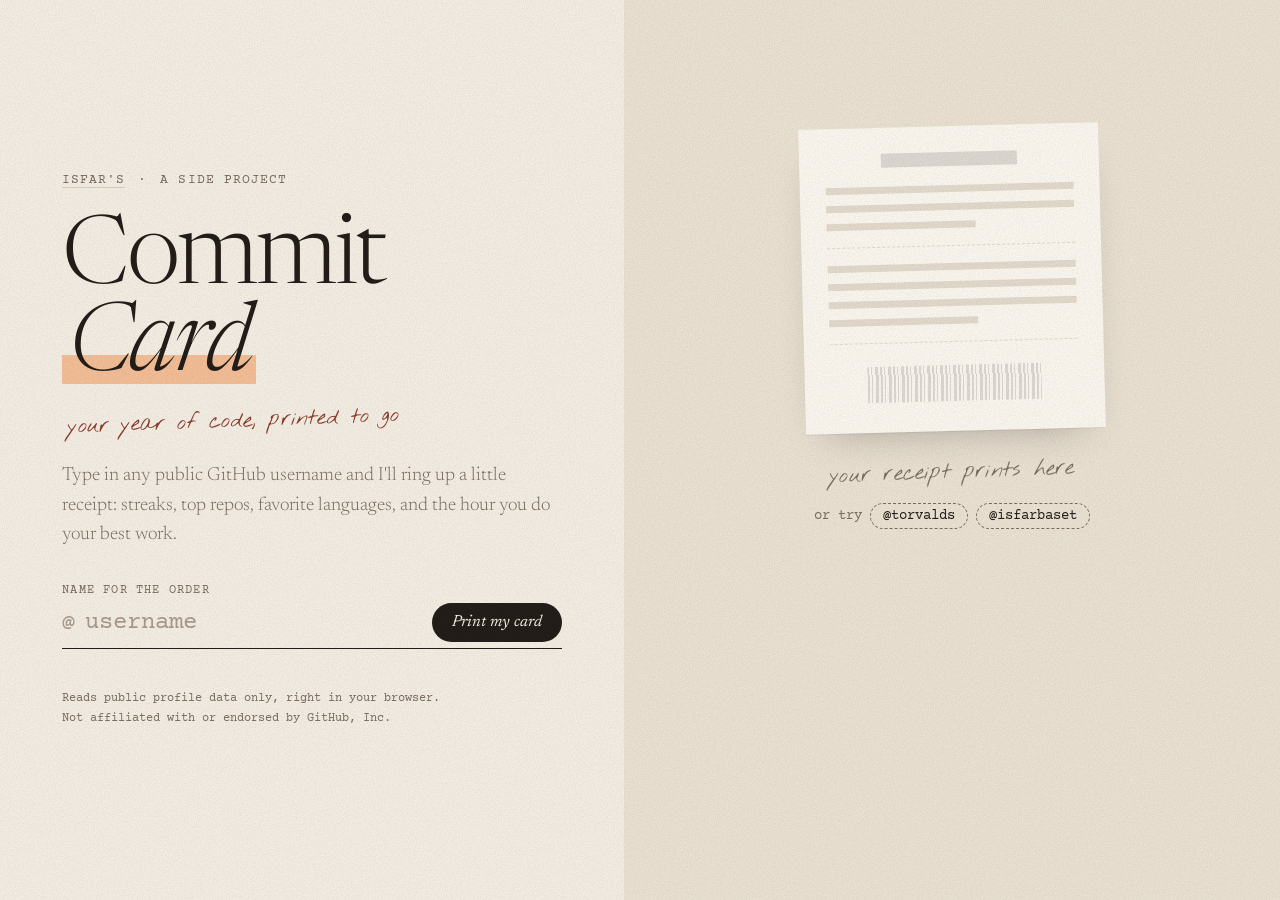
==== commit 49e3bf37: "Redesign Commit Card as a printed cafe receipt Bring the app in line with the portfolio's look inste" ====
--- a/index.html
+++ b/index.html
@@ -3,264 +3,217 @@
 <head>
   <meta charset="UTF-8" />
   <meta name="viewport" content="width=device-width, initial-scale=1.0" />
-  <title>Commit Card — a stats card for any public GitHub profile</title>
-  <meta name="description" content="Commit Card, a side project by Isfar Baset: type a public GitHub username and get a shareable stats card with streaks, top languages and more. Not affiliated with GitHub." />
+  <title>Commit Card · by Isfar Baset</title>
+  <meta name="description" content="Commit Card, a side project by Isfar Baset: type a public GitHub username and get your year of code printed as a little receipt. Not affiliated with GitHub." />
+  <meta name="theme-color" content="#f4efe6" />
 
   <!-- Open Graph (LinkedIn, Facebook, iMessage, Slack, etc.) -->
   <meta property="og:type" content="website" />
-  <meta property="og:title" content="Commit Card by Isfar Baset" />
-  <meta property="og:description" content="A side project by Isfar Baset: turn any public GitHub profile into a shareable stats card. Not affiliated with GitHub." />
+  <meta property="og:title" content="Commit Card · by Isfar Baset" />
+  <meta property="og:description" content="Your year of code, printed as a little receipt. A side project by Isfar Baset. Not affiliated with GitHub." />
   <meta property="og:image" content="https://isfarbaset.github.io/github-insights/preview.png" />
-  <meta property="og:url" content="https://isfarbaset.github.io/github-insights" />
+  <meta property="og:url" content="https://isfarbaset.github.io/github-insights/" />
 
   <!-- Twitter / X -->
   <meta name="twitter:card" content="summary_large_image" />
-  <meta name="twitter:title" content="Commit Card by Isfar Baset" />
-  <meta name="twitter:description" content="A side project by Isfar Baset: turn any public GitHub profile into a shareable stats card. Not affiliated with GitHub." />
+  <meta name="twitter:title" content="Commit Card · by Isfar Baset" />
+  <meta name="twitter:description" content="Your year of code, printed as a little receipt. A side project by Isfar Baset. Not affiliated with GitHub." />
   <meta name="twitter:image" content="https://isfarbaset.github.io/github-insights/preview.png" />
 
+  <link rel="icon" href="data:image/svg+xml,%3Csvg xmlns='http://www.w3.org/2000/svg' viewBox='0 0 32 32'%3E%3Crect x='7' y='3' width='18' height='26' rx='2' fill='%23fbf8f2' stroke='%23231d19' stroke-width='2'/%3E%3Cpath d='M11 10h10M11 15h10M11 20h6' stroke='%238b3a2b' stroke-width='2' stroke-linecap='round'/%3E%3C/svg%3E" />
   <link rel="preconnect" href="https://fonts.googleapis.com" />
   <link rel="preconnect" href="https://fonts.gstatic.com" crossorigin />
-  <link href="https://fonts.googleapis.com/css2?family=Bebas+Neue&family=Inter:wght@300;400;500;600;700&display=swap" rel="stylesheet" />
+  <link href="https://fonts.googleapis.com/css2?family=Newsreader:ital,opsz,wght@0,6..72,300;0,6..72,400;0,6..72,500;1,6..72,300;1,6..72,400&family=Nothing+You+Could+Do&family=Courier+Prime:wght@400;700&display=swap" rel="stylesheet" />
   <link rel="stylesheet" href="card.css" />
 </head>
 <body>
-  <div class="page-layout">
-
-    <!-- ═══ LEFT PANEL — branding + input ═══ -->
-    <aside class="panel-left">
-      <div class="panel-left-inner">
-        <div class="landing-glow"></div>
-        <div class="logo-mark" aria-hidden="true">
-          <span class="logo-card logo-card-back"></span>
-          <span class="logo-card logo-card-front">
-            <span class="logo-bar"></span><span class="logo-bar"></span><span class="logo-bar"></span>
-          </span>
+  <div class="page">
+
+    <!-- ═══ Left: the counter ═══ -->
+    <header class="counter">
+      <div class="counter-inner">
+        <p class="kicker"><a href="https://isfarbaset.github.io/portfolio/">Isfar's</a> <span>·</span> a side project</p>
+
+        <h1 class="title">Commit <em>Card</em></h1>
+        <p class="hand title-note">your year of code, printed to go</p>
+
+        <p class="lede">
+          Type in any public GitHub username and I'll ring up a little receipt:
+          streaks, top repos, favorite languages, and the hour you do your best work.
+        </p>
+
+        <form id="username-form" class="order" autocomplete="off">
+          <label class="order-label" for="username-input">Name for the order</label>
+          <div class="order-line">
+            <span class="order-at" aria-hidden="true">@</span>
+            <input
+              id="username-input"
+              type="text"
+              placeholder="username"
+              required
+              spellcheck="false"
+              autocomplete="off"
+              autocapitalize="off"
+            />
+            <button type="submit" id="generate-btn">
+              <span class="btn-text">Print my card</span>
+              <span class="btn-loader" hidden>
+                <span class="spinner"></span> Printing
+              </span>
+            </button>
+          </div>
+        </form>
+        <p id="error-msg" class="error-msg" role="alert" hidden></p>
+
+        <!-- Actions, shown once a card exists -->
+        <div id="card-actions" class="card-actions" hidden>
+          <button id="download-btn" class="act act-solid">Save as PNG</button>
+          <button id="linkedin-btn" class="act">Share on LinkedIn</button>
         </div>
-        <p class="landing-kicker">A side project by Isfar Baset</p>
-        <h1 class="landing-title">Commit Card</h1>
-        <p class="landing-sub">Type any public GitHub username and get a shareable card of streaks, top repos and languages.</p>
-
-        <form id="username-form" class="input-group" autocomplete="off">
-          <span class="input-at">@</span>
-          <input
-            id="username-input"
-            type="text"
-            placeholder="username"
-            aria-label="GitHub username"
-            required
-            spellcheck="false"
-            autocomplete="off"
-          />
-          <button type="submit" id="generate-btn">
-            <span class="btn-text">Make card</span>
-            <span class="btn-loader" hidden>
-              <span class="spinner"></span>
-            </span>
-          </button>
-        </form>
-        <p id="error-msg" class="error-msg" hidden></p>
-
-        <!-- Actions — appear after card is generated -->
-        <div id="card-actions" class="card-actions" hidden>
-          <button id="download-btn" class="download-btn">
-            <svg viewBox="0 0 16 16" width="18" height="18" fill="currentColor"><path d="M2.75 14A1.75 1.75 0 011 12.25v-2.5a.75.75 0 011.5 0v2.5c0 .138.112.25.25.25h10.5a.25.25 0 00.25-.25v-2.5a.75.75 0 011.5 0v2.5A1.75 1.75 0 0113.25 14H2.75z"/><path d="M7.25 7.689V2a.75.75 0 011.5 0v5.689l1.97-1.969a.749.749 0 111.06 1.06l-3.25 3.25a.749.749 0 01-1.06 0L4.22 6.78a.749.749 0 111.06-1.06l1.97 1.969z"/></svg>
-            Download PNG
-          </button>
-          <button id="linkedin-btn" class="linkedin-btn">
-            <svg viewBox="0 0 24 24" width="18" height="18" fill="currentColor"><path d="M20.447 20.452h-3.554v-5.569c0-1.328-.027-3.037-1.852-3.037-1.853 0-2.136 1.445-2.136 2.939v5.667H9.351V9h3.414v1.561h.046c.477-.9 1.637-1.85 3.37-1.85 3.601 0 4.267 2.37 4.267 5.455v6.286zM5.337 7.433a2.062 2.062 0 01-2.063-2.065 2.064 2.064 0 112.063 2.065zm1.782 13.019H3.555V9h3.564v11.452zM22.225 0H1.771C.792 0 0 .774 0 1.729v20.542C0 23.227.792 24 1.771 24h20.451C23.2 24 24 23.227 24 22.271V1.729C24 .774 23.2 0 22.222 0h.003z"/></svg>
-            Share on LinkedIn
-          </button>
-        </div>
-
-        <p class="landing-note">
-          Uses public profile data only. Nothing to install, nothing stored on a server.<br />
+
+        <p class="fine">
+          Reads public profile data only, right in your browser.<br />
           Not affiliated with or endorsed by GitHub, Inc.
-          · <a href="https://isfarbaset.github.io/">isfarbaset.github.io</a>
         </p>
       </div>
-    </aside>
-
-    <!-- ═══ RIGHT PANEL — card area ═══ -->
-    <main class="panel-right">
+    </header>
+
+    <!-- ═══ Right: the table, where the receipt lands ═══ -->
+    <main class="table">
       <div id="card-placeholder" class="card-placeholder">
-        <div class="ghost-card" aria-hidden="true">
-          <div class="ghost-head"><span class="ghost-avatar"></span><span class="ghost-lines"><span></span><span></span></span></div>
-          <div class="ghost-stats"><span></span><span></span><span></span><span></span></div>
-          <div class="ghost-bars"><span style="width:92%"></span><span style="width:70%"></span><span style="width:54%"></span><span style="width:38%"></span></div>
+        <div class="ghost" aria-hidden="true">
+          <span class="ghost-title"></span>
+          <span class="ghost-line"></span><span class="ghost-line"></span><span class="ghost-line short"></span>
+          <span class="ghost-rule"></span>
+          <span class="ghost-line"></span><span class="ghost-line"></span><span class="ghost-line"></span><span class="ghost-line short"></span>
+          <span class="ghost-rule"></span>
+          <span class="ghost-code"></span>
         </div>
-        <p>Your card will appear here</p>
-        <p class="placeholder-try">Try <button type="button" class="try-user" data-user="torvalds">torvalds</button> or <button type="button" class="try-user" data-user="isfarbaset">isfarbaset</button></p>
+        <p class="hand placeholder-note">your receipt prints here</p>
+        <p class="placeholder-try">
+          or try
+          <button type="button" class="try-user" data-user="torvalds">@torvalds</button>
+          <button type="button" class="try-user" data-user="isfarbaset">@isfarbaset</button>
+        </p>
       </div>
+
       <div id="card-wrapper" class="card-wrapper" hidden>
-        <div id="stats-card" class="stats-card">
-            <div class="card-accent"></div>
-
-            <!-- Header -->
-            <div class="card-header">
-              <img id="card-avatar" class="card-avatar" src="" alt="" crossorigin="anonymous" />
-              <div class="card-user-info">
-                <h2 id="card-name" class="card-name"></h2>
-                <p id="card-username" class="card-handle"></p>
-                <p id="card-bio" class="card-bio"></p>
-              </div>
-            </div>
-
-            <!-- Primary stats: Repos, Stars, Followers, Forks -->
-            <div class="card-stats">
-              <div class="card-stat">
-                <span class="stat-value" id="card-repos">0</span>
-                <span class="stat-label">Repositories</span>
-              </div>
-              <div class="card-stat">
-                <span class="stat-value" id="card-stars">0</span>
-                <span class="stat-label">Stars Earned</span>
-              </div>
-              <div class="card-stat">
-                <span class="stat-value" id="card-followers">0</span>
-                <span class="stat-label">Followers</span>
-              </div>
-              <div class="card-stat">
-                <span class="stat-value" id="card-forks">0</span>
-                <span class="stat-label">Forks Earned</span>
-              </div>
-            </div>
-
-            <!-- Streaks -->
-            <div class="card-streak-row">
-              <div class="streak-item">
-                <span class="streak-icon">🔥</span>
-                <div class="streak-text">
-                  <span class="streak-value" id="card-longest-streak">0</span>
-                  <span class="streak-label">Longest Streak</span>
-                </div>
-              </div>
-              <div class="streak-item">
-                <span class="streak-icon">⚡</span>
-                <div class="streak-text">
-                  <span class="streak-value" id="card-current-streak">0</span>
-                  <span class="streak-label">Current Streak</span>
-                </div>
-              </div>
-            </div>
-
-            <!-- Highlights -->
-            <div class="card-section" id="card-fun-facts-section">
-              <h3 class="card-section-title">Highlights</h3>
-              <div id="card-fun-facts" class="fun-facts"></div>
-            </div>
-
-            <!-- Personality + Peak Time -->
-            <div class="card-personality-row">
-              <div class="personality-chip">
-                <span class="chip-emoji" id="personality-emoji">🚀</span>
-                <div class="chip-text">
-                  <span class="chip-title" id="personality-title">—</span>
-                  <span class="chip-sub" id="personality-sub"></span>
-                </div>
-              </div>
-              <div class="personality-chip time-chip">
-                <span class="chip-emoji" id="peak-emoji">🌙</span>
-                <div class="chip-text">
-                  <span class="chip-title" id="peak-title">—</span>
-                  <span class="chip-sub" id="peak-sub"></span>
-                </div>
-              </div>
-            </div>
-
-            <!-- Most active repo -->
-            <div class="card-top-repo" id="card-top-repo">
-              <span class="top-repo-trophy">🏆</span>
-              <div class="top-repo-info">
-                <span class="top-repo-label">Most Active Repo</span>
-                <span class="top-repo-name" id="top-repo-name">—</span>
-              </div>
-              <span class="top-repo-commits" id="top-repo-commits"></span>
-            </div>
-
-            <!-- Top 5 repos bar chart -->
-            <div class="card-section" id="card-top-repos-section">
-              <h3 class="card-section-title">Top Repositories</h3>
-              <div id="card-repo-bars" class="repo-bars"></div>
-            </div>
-
-            <!-- Monthly contributions chart -->
-            <div class="card-section" id="card-monthly-section">
-              <h3 class="card-section-title">Monthly Activity <span class="section-note">(recent)</span></h3>
-              <div id="card-monthly-chart" class="monthly-chart"></div>
-              <p id="card-peak-month" class="peak-month-label"></p>
-            </div>
-
-            <!-- Day-of-week heatmap -->
-            <div class="card-section" id="card-daily-section">
-              <h3 class="card-section-title">Day of Week <span class="section-note">(recent)</span></h3>
-              <div id="card-day-heatmap" class="day-heatmap"></div>
-              <p id="card-peak-day" class="peak-day-label"></p>
-            </div>
-
-            <!-- Hourly Activity Heatmap -->
-            <div class="card-section" id="card-hourly-section">
-              <h3 class="card-section-title">Time of Day <span class="section-note">(recent)</span></h3>
-              <div id="card-hourly-heatmap" class="hourly-heatmap"></div>
-              <p id="card-peak-hour" class="peak-hour-label"></p>
-            </div>
-
-            <!-- Languages -->
-            <div class="card-section">
-              <h3 class="card-section-title">Top Languages</h3>
-              <div id="card-lang-bar" class="lang-bar"></div>
-              <div id="card-lang-legend" class="lang-legend"></div>
-            </div>
-
-            <!-- Lifetime Activity -->
-            <div class="card-section">
-              <h3 class="card-section-title">Activity</h3>
-              <div class="card-activity-grid">
-                <div class="activity-stat">
-                  <span class="activity-value" id="card-total-contributions">0</span>
-                  <span class="activity-label">Contributions</span>
-                </div>
-                <div class="activity-stat">
-                  <span class="activity-value" id="card-prs">0</span>
-                  <span class="activity-label">Pull Requests</span>
-                </div>
-                <div class="activity-stat">
-                  <span class="activity-value" id="card-issues">0</span>
-                  <span class="activity-label">Issues</span>
-                </div>
-              </div>
-              <div class="card-activity-grid card-activity-grid-secondary">
-                <div class="activity-stat">
-                  <span class="activity-value accent-purple" id="card-prs-merged">0</span>
-                  <span class="activity-label">PRs Merged</span>
-                </div>
-                <div class="activity-stat">
-                  <span class="activity-value accent-blue" id="card-issues-closed">0</span>
-                  <span class="activity-label">Issues Closed</span>
-                </div>
-              </div>
-            </div>
-
-            <!-- Details -->
-            <div class="card-details">
-              <div class="detail-item" id="detail-company">
-                <svg viewBox="0 0 16 16" width="14" height="14"><path fill="currentColor" d="M1.5 14.25c0 .138.112.25.25.25H4v-2.75a.75.75 0 01.75-.75h2.5a.75.75 0 01.75.75v2.75h2.25a.25.25 0 00.25-.25V1.75a.25.25 0 00-.25-.25h-8.5a.25.25 0 00-.25.25v12.5zM1.75 0A1.75 1.75 0 000 1.75v12.5C0 15.216.784 16 1.75 16h12.5A1.75 1.75 0 0016 14.25v-8.5A1.75 1.75 0 0014.25 4H11V1.75A1.75 1.75 0 009.25 0H1.75zM11 5.5h3.25a.25.25 0 01.25.25v8.5a.25.25 0 01-.25.25H11V5.5z"/></svg>
-                <span id="detail-company-text"></span>
-              </div>
-              <div class="detail-item" id="detail-location">
-                <svg viewBox="0 0 16 16" width="14" height="14"><path fill="currentColor" d="M11.536 3.464a5 5 0 010 7.072L8 14.07l-3.536-3.535a5 5 0 117.072-7.072v.001zm1.06 8.132a6.5 6.5 0 10-9.192 0l3.535 3.536a1.5 1.5 0 002.122 0l3.535-3.536zM8 9a2 2 0 100-4 2 2 0 000 4z"/></svg>
-                <span id="detail-location-text"></span>
-              </div>
-              <div class="detail-item" id="detail-joined">
-                <svg viewBox="0 0 16 16" width="14" height="14"><path fill="currentColor" d="M4.75 0a.75.75 0 01.75.75V2h5V.75a.75.75 0 011.5 0V2h1.25c.966 0 1.75.784 1.75 1.75v10.5A1.75 1.75 0 0113.25 16H2.75A1.75 1.75 0 011 14.25V3.75C1 2.784 1.784 2 2.75 2H4V.75A.75.75 0 014.75 0zm0 3.5H2.75a.25.25 0 00-.25.25V6h11V3.75a.25.25 0 00-.25-.25H11.5v.75a.75.75 0 01-1.5 0V3.5h-5v.75a.75.75 0 01-1.5 0V3.5zm-2.5 4v6.75c0 .138.112.25.25.25h10.5a.25.25 0 00.25-.25V7.5h-11z"/></svg>
-                <span id="detail-joined-text"></span>
-              </div>
-            </div>
-
-            <div class="card-watermark">Commit Card · by Isfar Baset</div>
-          </div>
-        </div>
-      </main>
+        <span class="tape" aria-hidden="true"></span>
+        <article id="stats-card" class="stats-card">
+
+          <!-- Header -->
+          <div class="r-top">
+            <p class="r-shop">Commit Card</p>
+            <p class="r-meta" id="card-printed"></p>
+          </div>
+
+          <div class="card-header">
+            <img id="card-avatar" class="card-avatar" src="" alt="" crossorigin="anonymous" />
+            <div class="card-user-info">
+              <p class="r-label">Order for</p>
+              <h2 id="card-name" class="card-name"></h2>
+              <p id="card-username" class="card-handle"></p>
+              <p id="card-bio" class="card-bio"></p>
+            </div>
+          </div>
+
+          <!-- Primary stats -->
+          <div class="card-stats">
+            <div class="card-stat"><span class="stat-label">Repositories</span><span class="dots"></span><span class="stat-value" id="card-repos">0</span></div>
+            <div class="card-stat"><span class="stat-label">Stars earned</span><span class="dots"></span><span class="stat-value" id="card-stars">0</span></div>
+            <div class="card-stat"><span class="stat-label">Followers</span><span class="dots"></span><span class="stat-value" id="card-followers">0</span></div>
+            <div class="card-stat"><span class="stat-label">Forks earned</span><span class="dots"></span><span class="stat-value" id="card-forks">0</span></div>
+            <div class="card-stat"><span class="stat-label">Longest streak</span><span class="dots"></span><span class="stat-value" id="card-longest-streak">0</span></div>
+            <div class="card-stat"><span class="stat-label">Current streak</span><span class="dots"></span><span class="stat-value" id="card-current-streak">0</span></div>
+          </div>
+
+          <!-- Personality + peak time -->
+          <div class="card-personality-row">
+            <div class="personality-chip">
+              <span class="chip-emoji" id="personality-emoji" hidden></span>
+              <p class="r-label">House specialty</p>
+              <p class="chip-title"><span class="hl" id="personality-title">—</span></p>
+              <p class="chip-sub" id="personality-sub"></p>
+            </div>
+            <div class="personality-chip time-chip">
+              <span class="chip-emoji" id="peak-emoji" hidden></span>
+              <p class="r-label">Usual hour</p>
+              <p class="chip-title"><span class="hl" id="peak-title">—</span></p>
+              <p class="chip-sub" id="peak-sub"></p>
+            </div>
+          </div>
+
+          <!-- Highlights -->
+          <div class="card-section" id="card-fun-facts-section">
+            <h3 class="card-section-title">Highlights</h3>
+            <div id="card-fun-facts" class="fun-facts"></div>
+          </div>
+
+          <!-- Most active repo -->
+          <div class="card-section card-top-repo" id="card-top-repo">
+            <h3 class="card-section-title">Most ordered</h3>
+            <p class="top-repo-line"><span class="top-repo-name" id="top-repo-name">—</span><span class="dots"></span><span class="top-repo-commits" id="top-repo-commits"></span></p>
+          </div>
+
+          <!-- Top repos -->
+          <div class="card-section" id="card-top-repos-section">
+            <h3 class="card-section-title">Top repositories</h3>
+            <div id="card-repo-bars" class="repo-bars"></div>
+          </div>
+
+          <!-- Monthly -->
+          <div class="card-section" id="card-monthly-section">
+            <h3 class="card-section-title">By month <span class="section-note">recent</span></h3>
+            <div id="card-monthly-chart" class="monthly-chart"></div>
+            <p id="card-peak-month" class="peak-label"></p>
+          </div>
+
+          <!-- Day of week -->
+          <div class="card-section" id="card-daily-section">
+            <h3 class="card-section-title">By weekday <span class="section-note">recent</span></h3>
+            <div id="card-day-heatmap" class="day-heatmap"></div>
+            <p id="card-peak-day" class="peak-label"></p>
+          </div>
+
+          <!-- Time of day -->
+          <div class="card-section" id="card-hourly-section">
+            <h3 class="card-section-title">By time of day <span class="section-note">recent</span></h3>
+            <div id="card-hourly-heatmap" class="hourly-heatmap"></div>
+            <p id="card-peak-hour" class="peak-label"></p>
+          </div>
+
+          <!-- Languages -->
+          <div class="card-section">
+            <h3 class="card-section-title">Languages</h3>
+            <div id="card-lang-bar" class="lang-bar"></div>
+            <div id="card-lang-legend" class="lang-legend"></div>
+          </div>
+
+          <!-- Totals -->
+          <div class="card-section r-totals">
+            <h3 class="card-section-title">Lifetime totals</h3>
+            <div class="card-activity-grid">
+              <div class="activity-stat"><span class="activity-label">Contributions</span><span class="dots"></span><span class="activity-value" id="card-total-contributions">0</span></div>
+              <div class="activity-stat"><span class="activity-label">Pull requests</span><span class="dots"></span><span class="activity-value" id="card-prs">0</span></div>
+              <div class="activity-stat"><span class="activity-label">Issues opened</span><span class="dots"></span><span class="activity-value" id="card-issues">0</span></div>
+              <div class="activity-stat"><span class="activity-label">PRs merged</span><span class="dots"></span><span class="activity-value" id="card-prs-merged">0</span></div>
+              <div class="activity-stat"><span class="activity-label">Issues closed</span><span class="dots"></span><span class="activity-value" id="card-issues-closed">0</span></div>
+            </div>
+          </div>
+
+          <!-- Details -->
+          <div class="card-details">
+            <span class="detail-item" id="detail-company"><span id="detail-company-text"></span></span>
+            <span class="detail-item" id="detail-location"><span id="detail-location-text"></span></span>
+            <span class="detail-item" id="detail-joined"><span id="detail-joined-text"></span></span>
+          </div>
+
+          <div id="card-barcode" class="barcode" aria-hidden="true"></div>
+          <p class="r-thanks">thank you, come again</p>
+          <div class="card-watermark">Commit Card · isfarbaset.github.io</div>
+        </article>
+      </div>
+    </main>
 
   </div>
 
--- a/card.css
+++ b/card.css
@@ -1,1243 +1,554 @@
 /* ═══════════════════════════════════════════════════════════
-   Commit Card — stats card styles
+   Commit Card · a side project by Isfar Baset
+   Same paper as the portfolio: printed words are Newsreader,
+   voiced words are Nothing You Could Do, the receipt itself is
+   Courier Prime. Deliberately nothing that reads as GitHub's own
+   look (no Octocat, no Primer colors, no linguist colors).
+
+   Everything inside #stats-card is exported by html2canvas, so it
+   sticks to plain borders, solid fills and linear gradients: no
+   masks, filters, blend modes or clip-paths in there.
    ═══════════════════════════════════════════════════════════ */
 
-@import url('https://fonts.googleapis.com/css2?family=Bebas+Neue&family=Inter:wght@300;400;500;600;700&display=swap');
-
 :root {
-  /* Own palette (ink + coral), deliberately not GitHub's colors */
-  --bg: #13111c;
-  --surface: #1b1826;
-  --surface-2: #252131;
-  --accent: #ff7a59;
-  --accent-light: #ff9b7f;
-  --on-accent: #1a0f0a;
-  --teal: #4fd1c5;
-  --lilac: #b794f6;
-  --gold: #f6c453;
-  --danger: #ff6b6b;
-  --text: #ebe6f4;
-  --text-muted: #9f97b2;
-  --border: #342e44;
-  --card-pad: 2rem;
+  --paper: #f4efe6;
+  --table: #ebe3d5;
+  --receipt: #fbf8f2;
+  --ink: #231d19;
+  --soft: #7a6e63;
+  --faint: #a89b8e;
+  --rule: #d9cfc0;
+  --pen: #2d3c68;
+  --accent: #8b3a2b;
+
+  --butter: #f2d58a;
+  --sky: #a9cbe8;
+  --rose: #efb0bd;
+  --mint: #b3dcc2;
+  --peach: #f3bf98;
+
+  --hand: 'Nothing You Could Do', 'Bradley Hand', 'Segoe Print', cursive;
+  --serif: 'Newsreader', 'Iowan Old Style', Georgia, serif;
+  --type: 'Courier Prime', 'Courier New', monospace;
+
+  --gutter: clamp(18px, 4.5vw, 64px);
+  --ease: cubic-bezier(.2, .7, .1, 1);
+
+  --grain: url("data:image/svg+xml,%3Csvg xmlns='http://www.w3.org/2000/svg' width='260' height='260'%3E%3Cfilter id='g'%3E%3CfeTurbulence type='fractalNoise' baseFrequency='.85' numOctaves='3' stitchTiles='stitch'/%3E%3CfeColorMatrix values='0 0 0 0 .35 0 0 0 0 .27 0 0 0 0 .18 0 0 0 .5 -.12'/%3E%3C/filter%3E%3Crect width='100%25' height='100%25' filter='url(%23g)'/%3E%3C/svg%3E");
+
+  color-scheme: light;
 }
 
 *, *::before, *::after { box-sizing: border-box; margin: 0; padding: 0; }
 
+html { -webkit-text-size-adjust: 100%; overflow-x: clip; }
+
 body {
-  background: var(--bg);
-  color: var(--text);
-  font-family: 'Inter', -apple-system, BlinkMacSystemFont, 'Segoe UI', sans-serif;
+  background: var(--paper);
+  color: var(--ink);
+  font: 300 18px/1.55 var(--serif);
+  font-optical-sizing: auto;
+  -webkit-font-smoothing: antialiased;
   min-height: 100vh;
-  margin: 0;
-}
-
-/* ═══════════════════════════════════════════════════════════
-   Page layout — two persistent side-by-side panels
-   ═══════════════════════════════════════════════════════════ */
-
-.page-layout {
+  overflow-x: clip;
+}
+
+body::after {
+  content: '';
+  position: fixed;
+  inset: 0;
+  z-index: 90;
+  pointer-events: none;
+  background-image: var(--grain);
+  mix-blend-mode: multiply;
+  opacity: .5;
+}
+
+a { color: inherit; }
+button { font: inherit; color: inherit; background: none; border: 0; cursor: pointer; }
+::selection { background: var(--butter); color: var(--ink); }
+:focus-visible { outline: 1.5px dashed var(--pen); outline-offset: 4px; border-radius: 2px; }
+.hand { font-family: var(--hand); font-weight: 400; letter-spacing: .01em; }
+[hidden] { display: none !important; }
+
+/* ═══ Layout: the counter on the left, the table on the right ═══ */
+
+.page {
   display: grid;
-  grid-template-columns: 1fr 1fr;
+  grid-template-columns: minmax(0, 1fr) minmax(0, 1.05fr);
   min-height: 100vh;
 }
 
-/* ─── Left panel (branding + form) ─────────────────────── */
-
-.panel-left {
+.counter {
   position: sticky;
   top: 0;
   height: 100vh;
   display: flex;
   align-items: center;
+  padding: 48px var(--gutter);
+}
+
+.counter-inner { width: 100%; max-width: 500px; margin-inline: auto; }
+
+.kicker {
+  font: 13px/1.4 var(--type);
+  letter-spacing: .08em;
+  text-transform: uppercase;
+  color: var(--soft);
+  margin-bottom: 28px;
+}
+.kicker a { text-decoration: none; border-bottom: 1px solid var(--rule); }
+.kicker a:hover { color: var(--accent); border-color: var(--accent); }
+.kicker span { margin-inline: .3em; }
+
+.title {
+  font-family: var(--serif);
+  font-weight: 300;
+  font-size: clamp(56px, 7.4vw, 104px);
+  line-height: .92;
+  letter-spacing: -.025em;
+}
+.title em {
+  font-style: italic;
+  background: linear-gradient(transparent 58%, var(--peach) 58%, var(--peach) 88%, transparent 88%);
+  padding-inline: .06em;
+}
+
+.title-note {
+  font-size: 22px;
+  color: var(--accent);
+  margin: 10px 0 0 6px;
+  rotate: -2deg;
+}
+
+.lede {
+  margin-top: 26px;
+  font-size: 19px;
+  color: var(--soft);
+  max-width: 30em;
+}
+
+/* the order line: a form you fill in by hand */
+
+.order { margin-top: 34px; }
+
+.order-label {
+  display: block;
+  font: 12px var(--type);
+  letter-spacing: .1em;
+  text-transform: uppercase;
+  color: var(--soft);
+  margin-bottom: 6px;
+}
+
+.order-line {
+  display: flex;
+  align-items: center;
+  gap: 10px;
+  border-bottom: 1.5px solid var(--ink);
+  padding-bottom: 6px;
+}
+
+.order-at { font: 22px var(--type); color: var(--faint); }
+
+.order-line input {
+  flex: 1;
+  min-width: 0;
+  background: none;
+  border: 0;
+  outline: none;
+  font: 400 24px var(--type);
+  color: var(--ink);
+  padding: 6px 0;
+}
+.order-line input::placeholder { color: var(--faint); }
+.order-line:focus-within { border-color: var(--accent); }
+
+#generate-btn {
+  flex-shrink: 0;
+  background: var(--ink);
+  color: var(--paper);
+  font: 400 16px var(--serif);
+  font-style: italic;
+  padding: 11px 20px 12px;
+  border-radius: 999px;
+  transition: background .2s, translate .2s var(--ease);
+}
+#generate-btn:hover { background: var(--accent); translate: 0 -1px; }
+#generate-btn:disabled { opacity: .7; cursor: progress; }
+
+.btn-loader { display: inline-flex; align-items: center; gap: 8px; }
+
+.spinner {
+  width: 13px;
+  height: 13px;
+  border: 1.5px solid rgba(244, 239, 230, .35);
+  border-top-color: var(--paper);
+  border-radius: 50%;
+  animation: spin .7s linear infinite;
+}
+@keyframes spin { to { transform: rotate(360deg); } }
+
+.error-msg {
+  margin-top: 14px;
+  font-size: 16px;
+  font-style: italic;
+  color: var(--accent);
+}
+
+.card-actions { display: flex; flex-wrap: wrap; gap: 10px; margin-top: 26px; }
+
+.act {
+  font: 400 15px var(--serif);
+  padding: 9px 18px 10px;
+  border-radius: 999px;
+  border: 1px solid var(--ink);
+  transition: background .2s, color .2s;
+}
+.act:hover { background: var(--ink); color: var(--paper); }
+.act-solid { background: var(--ink); color: var(--paper); }
+.act-solid:hover { background: var(--accent); border-color: var(--accent); }
+
+.fine {
+  margin-top: 40px;
+  font: 12px/1.7 var(--type);
+  color: var(--soft);
+}
+
+/* ═══ The table ═══ */
+
+.table {
+  background: var(--table);
+  display: flex;
   justify-content: center;
-  background: var(--surface);
-  border-right: 1px solid var(--border);
-  overflow: hidden;
-}
-
-.panel-left-inner {
+  align-items: flex-start;
+  padding: 72px var(--gutter);
+  min-height: 100vh;
+}
+
+/* empty state: a blank receipt */
+
+.card-placeholder {
   display: flex;
   flex-direction: column;
   align-items: center;
-  padding: 2rem 2.5rem;
+  gap: 14px;
+  margin-top: 6vh;
+}
+
+.ghost {
+  width: 300px;
+  padding: 26px 26px 30px;
+  background: var(--receipt);
+  box-shadow: 0 1px 0 rgba(35, 29, 25, .06), 0 18px 40px -22px rgba(35, 29, 25, .35);
+  rotate: -1.5deg;
+  display: flex;
+  flex-direction: column;
+  gap: 11px;
+}
+.ghost span { display: block; height: 7px; background: var(--rule); opacity: .7; }
+.ghost .ghost-title { height: 14px; width: 55%; margin: 0 auto 8px; background: var(--ink); opacity: .14; }
+.ghost .ghost-line.short { width: 60%; }
+.ghost .ghost-rule { height: 0; background: none; border-top: 1.5px dashed var(--rule); margin: 6px 0; }
+.ghost .ghost-code {
+  height: 36px;
+  width: 70%;
+  margin: 6px auto 0;
+  background: repeating-linear-gradient(90deg, var(--ink) 0 2px, transparent 2px 4px, var(--ink) 4px 5px, transparent 5px 8px, var(--ink) 8px 11px, transparent 11px 13px);
+  opacity: .14;
+}
+
+.placeholder-note { font-size: 22px; color: var(--soft); margin-top: 10px; rotate: -2deg; }
+
+.placeholder-try { font: 14px var(--type); color: var(--soft); display: flex; flex-wrap: wrap; justify-content: center; align-items: center; gap: 8px; }
+
+.try-user {
+  font: 14px var(--type);
+  padding: 4px 12px;
+  border: 1px dashed var(--soft);
+  border-radius: 999px;
+  color: var(--ink);
+  transition: border-color .2s, background .2s;
+}
+.try-user:hover { border-style: solid; border-color: var(--ink); background: var(--receipt); }
+
+/* ═══ The receipt (exported) ═══ */
+
+.card-wrapper {
   position: relative;
   width: 100%;
-}
-
-.landing-glow {
+  max-width: 460px;
+  /* shadow lives here, outside the exported element */
+  box-shadow: 0 1px 0 rgba(35, 29, 25, .06), 0 26px 50px -26px rgba(35, 29, 25, .45);
+}
+
+.tape {
   position: absolute;
-  width: 500px;
-  height: 500px;
+  z-index: 3;
+  width: 96px;
+  height: 26px;
+  left: 50%;
+  top: -13px;
+  translate: -50% 0;
+  rotate: -3deg;
+  background-color: var(--butter);
+  opacity: .8;
+  mix-blend-mode: multiply;
+  background-image: repeating-linear-gradient(90deg, rgba(255, 255, 255, .22) 0 1px, transparent 1px 4px);
+  clip-path: polygon(0 8%, 5% 0, 9% 10%, 14% 2%, 20% 9%, 26% 0, 100% 0, 96% 10%, 100% 22%, 95% 36%, 100% 50%, 96% 64%, 100% 78%, 95% 90%, 100% 100%, 22% 100%, 16% 92%, 10% 100%, 4% 90%, 0 100%, 4% 80%, 0 64%, 5% 50%, 0 36%, 4% 22%);
+}
+
+.stats-card {
+  width: 100%;
+  background: var(--receipt);
+  color: var(--ink);
+  padding: 34px 32px 26px;
+  font: 400 14px/1.5 var(--type);
+}
+
+.r-top {
+  text-align: center;
+  padding-bottom: 16px;
+  border-bottom: 1.5px dashed var(--rule);
+}
+.r-shop { font: 400 30px/1 var(--serif); font-style: italic; letter-spacing: -.01em; }
+.r-meta { margin-top: 8px; font-size: 11px; letter-spacing: .08em; text-transform: uppercase; color: var(--soft); }
+
+.r-label {
+  font-size: 10.5px;
+  letter-spacing: .14em;
+  text-transform: uppercase;
+  color: var(--soft);
+}
+
+.card-header {
+  display: flex;
+  align-items: center;
+  gap: 16px;
+  padding: 20px 0 18px;
+  border-bottom: 1.5px dashed var(--rule);
+}
+
+.card-avatar {
+  width: 68px;
+  height: 68px;
   border-radius: 50%;
-  background: radial-gradient(circle, rgba(255, 122, 89, 0.12) 0%, transparent 70%);
-  top: 50%;
-  left: 50%;
-  transform: translate(-50%, -55%);
-  pointer-events: none;
-  animation: glow-pulse 6s ease-in-out infinite;
-}
-
-@keyframes glow-pulse {
-  0%, 100% { opacity: .5; transform: translate(-50%, -55%) scale(1); }
-  50%      { opacity: 1;  transform: translate(-50%, -55%) scale(1.15); }
-}
-
-.logo-mark {
-  position: relative;
-  width: 56px;
-  height: 56px;
-  margin-bottom: 1.25rem;
-  animation: float 3s ease-in-out infinite;
-}
-
-.logo-card {
-  position: absolute;
-  width: 40px;
-  height: 48px;
-  border-radius: 8px;
-}
-
-.logo-card-back {
-  left: 14px;
-  top: 0;
-  background: var(--lilac);
-  opacity: .45;
-  transform: rotate(10deg);
-}
-
-.logo-card-front {
-  left: 2px;
-  top: 6px;
-  background: var(--accent);
-  display: flex;
-  flex-direction: column;
-  justify-content: flex-end;
-  gap: 4px;
-  padding: 8px;
-  transform: rotate(-6deg);
-}
-
-.logo-bar {
-  height: 4px;
-  border-radius: 2px;
-  background: var(--on-accent);
-  opacity: .7;
-}
-.logo-bar:nth-child(1) { width: 60%; }
-.logo-bar:nth-child(2) { width: 90%; }
-.logo-bar:nth-child(3) { width: 40%; }
-
-@keyframes float {
-  0%, 100% { transform: translateY(0); }
-  50%      { transform: translateY(-6px); }
-}
-
-.landing-kicker {
-  font-size: .75rem;
-  font-weight: 600;
-  letter-spacing: 1.5px;
-  text-transform: uppercase;
-  color: var(--text-muted);
-  margin-bottom: .5rem;
-}
-
-.landing-title {
-  font-family: 'Bebas Neue', sans-serif;
-  font-size: 4rem;
-  font-weight: 400;
-  letter-spacing: 3px;
-  background: linear-gradient(135deg, var(--accent-light), var(--lilac));
-  -webkit-background-clip: text;
-  -webkit-text-fill-color: transparent;
-  background-clip: text;
-  line-height: 1;
-  margin-bottom: .75rem;
-}
-
-.landing-sub {
-  color: var(--text-muted);
-  font-size: 1.05rem;
-  line-height: 1.5;
-  max-width: 30rem;
-  margin-bottom: 2rem;
-  text-align: center;
-}
-
-.landing-note {
-  margin-top: 2rem;
-  font-size: .78rem;
-  line-height: 1.6;
-  color: var(--text-muted);
-  text-align: center;
-  opacity: .85;
-}
-
-.landing-note a {
-  color: var(--text);
-  text-decoration: underline;
-  text-decoration-color: var(--border);
-  text-underline-offset: 3px;
-}
-
-.landing-note a:hover { text-decoration-color: var(--accent); }
-
-/* Input group */
-
-.input-group {
-  display: flex;
-  align-items: center;
-  max-width: 480px;
-  background: var(--surface);
-  border: 2px solid var(--border);
-  border-radius: 14px;
-  overflow: hidden;
-  transition: border-color .25s;
-  width: 100%;
-}
-
-.input-group:focus-within {
-  border-color: var(--accent);
-  box-shadow: 0 0 0 4px rgba(255, 122, 89, .15);
-}
-
-.input-at {
-  padding: 0 0 0 1.25rem;
-  font-size: 1.25rem;
-  color: var(--text-muted);
-  font-weight: 600;
-  user-select: none;
-}
-
-.input-group input {
-  flex: 1;
-  background: none;
-  border: none;
-  outline: none;
-  padding: 1rem .75rem;
-  font-size: 1.1rem;
-  color: var(--text);
-  font-family: inherit;
-}
-
-.input-group input::placeholder { color: var(--text-muted); opacity: .6; }
-
-.input-group button {
-  background: var(--accent);
-  color: var(--on-accent);
-  border: none;
-  padding: 1rem 1.75rem;
-  font-size: 1rem;
-  font-weight: 600;
-  font-family: inherit;
-  cursor: pointer;
-  transition: background .2s;
-  display: flex;
-  align-items: center;
-  gap: .5rem;
-}
-
-.input-group button:hover { background: var(--accent-light); }
-.input-group button:focus-visible { outline: 2px solid var(--text); outline-offset: -4px; }
-
-.spinner {
-  display: inline-block;
-  width: 18px;
-  height: 18px;
-  border: 2px solid rgba(26,15,10,.25);
-  border-top-color: var(--on-accent);
-  border-radius: 50%;
-  animation: spin .6s linear infinite;
-}
-
-@keyframes spin { to { transform: rotate(360deg); } }
-
-.error-msg {
-  margin-top: 1rem;
-  color: var(--danger);
-  font-size: .95rem;
-  text-align: center;
-}
-
-/* ═══════════════════════════════════════════════════════════
-   Right panel — card area
-   ═══════════════════════════════════════════════════════════ */
-
-.panel-right {
-  display: flex;
-  justify-content: center;
-  align-items: flex-start;
-  padding: 2.5rem 2rem;
-  overflow-y: auto;
-  min-height: 100vh;
-}
-
-/* Placeholder shown before card is generated */
-
-.card-placeholder {
-  display: flex;
-  flex-direction: column;
-  align-items: center;
-  justify-content: center;
-  gap: .75rem;
-  min-height: 70vh;
-  width: 100%;
-  color: var(--text-muted);
-  text-align: center;
-  font-size: 1rem;
-}
-
-.ghost-card {
-  width: min(360px, 100%);
-  padding: 1.25rem;
-  margin-bottom: .75rem;
-  border: 1px dashed var(--border);
-  border-radius: 18px;
-  display: flex;
-  flex-direction: column;
-  gap: 1rem;
-  opacity: .7;
-}
-
-.ghost-card span { display: block; background: var(--surface-2); border-radius: 6px; }
-
-.ghost-head { display: flex; align-items: center; gap: .85rem; }
-.ghost-head .ghost-avatar { width: 44px; height: 44px; border-radius: 50%; flex-shrink: 0; }
-.ghost-lines { flex: 1; display: flex !important; flex-direction: column; gap: 6px; background: none !important; }
-.ghost-lines span { height: 10px; }
-.ghost-lines span:first-child { width: 55%; }
-.ghost-lines span:last-child { width: 35%; }
-
-.ghost-stats { display: grid; grid-template-columns: repeat(4, 1fr); gap: .5rem; }
-.ghost-stats span { height: 40px; border-radius: 10px; }
-
-.ghost-bars { display: flex; flex-direction: column; gap: 6px; }
-.ghost-bars span { height: 10px; }
-
-.ghost-card span { animation: shimmer 2.4s ease-in-out infinite; }
-@keyframes shimmer { 0%, 100% { opacity: .6; } 50% { opacity: 1; } }
-
-.placeholder-try { font-size: .85rem; opacity: .9; }
-
-.try-user {
-  background: var(--surface);
-  border: 1px solid var(--border);
-  color: var(--text);
-  font: inherit;
-  font-size: .8rem;
-  padding: .2rem .6rem;
-  border-radius: 999px;
-  cursor: pointer;
-  transition: border-color .2s;
-}
-
-.try-user:hover, .try-user:focus-visible { border-color: var(--accent); outline: none; }
-
-@media (prefers-reduced-motion: reduce) {
-  .logo-mark, .landing-glow, .ghost-card span { animation: none; }
-}
-
-.card-placeholder[hidden] {
-  display: none;
-}
-
-/* Actions below the form */
-
-.card-actions {
-  display: flex;
-  flex-direction: column;
-  gap: .5rem;
-  width: 100%;
-  max-width: 480px;
-  margin-top: 1.5rem;
-}
-
-.card-actions[hidden] {
-  display: none;
-}
-
-.linkedin-btn {
-  display: inline-flex;
-  align-items: center;
-  justify-content: center;
-  gap: .5rem;
-  background: linear-gradient(135deg, #0a66c2, #004182);
-  color: #fff;
-  border: none;
-  padding: .6rem 1.4rem;
-  border-radius: 10px;
-  font-family: inherit;
-  font-size: .9rem;
-  font-weight: 600;
-  cursor: pointer;
-  transition: transform .15s, box-shadow .25s;
-  box-shadow: 0 4px 20px rgba(10, 102, 194, .3);
-  width: 100%;
-}
-
-.linkedin-btn:hover {
-  transform: translateY(-2px);
-  box-shadow: 0 6px 28px rgba(10, 102, 194, .45);
-}
-
-.linkedin-btn:active { transform: translateY(0); }
-
-/* ═══════════════════════════════════════════════════════════
-   Stats Card — single-column (original layout)
-   ═══════════════════════════════════════════════════════════ */
-
-.card-wrapper {
-  display: flex;
-  justify-content: center;
-  width: 100%;
-}
-
-.card-wrapper[hidden] {
-  display: none;
-}
-
-.stats-card {
-  width: 700px;
-  background: linear-gradient(165deg, #13111c 0%, #1b1826 40%, #13111c 100%);
-  border: 1px solid var(--border);
-  border-radius: 20px;
-  overflow: hidden;
-  position: relative;
-  padding-bottom: 1.5rem;
-}
-
-.card-accent {
-  height: 4px;
-  background: linear-gradient(90deg, var(--accent-light), var(--teal), var(--lilac));
-}
-
-/* Header */
-
-.card-header {
-  display: flex;
-  align-items: center;
-  gap: 1.5rem;
-  padding: 2rem var(--card-pad) 0;
-}
-
-.card-avatar {
-  width: 84px;
-  height: 84px;
-  border-radius: 50%;
-  border: 3px solid var(--border);
+  border: 1px solid var(--ink);
+  padding: 3px;
+  background: var(--receipt);
   flex-shrink: 0;
   object-fit: cover;
 }
 
 .card-user-info { min-width: 0; }
-
-.card-name {
-  font-family: 'Bebas Neue', sans-serif;
-  font-size: 2rem;
-  letter-spacing: 2px;
-  color: #fff;
-  line-height: 1.1;
-  white-space: nowrap;
-  overflow: hidden;
-  text-overflow: ellipsis;
-}
-
-.card-handle {
-  color: var(--teal);
-  font-size: 1rem;
-  margin-top: .15rem;
-}
-
+.card-name { font: 400 26px/1.1 var(--serif); letter-spacing: -.01em; margin-top: 2px; overflow-wrap: anywhere; }
+.card-handle { font-size: 13px; color: var(--accent); margin-top: 3px; }
 .card-bio {
-  color: var(--text-muted);
-  font-size: .85rem;
-  margin-top: .35rem;
+  font: italic 300 14px/1.4 var(--serif);
+  color: var(--soft);
+  margin-top: 4px;
   display: -webkit-box;
   -webkit-line-clamp: 2;
   -webkit-box-orient: vertical;
   overflow: hidden;
-  line-height: 1.4;
-}
-
-/* ─── Primary stats row ───────────────────────────────── */
-
-.card-stats {
-  display: grid;
-  grid-template-columns: repeat(4, 1fr);
-  gap: .6rem;
-  padding: 1.5rem var(--card-pad);
-}
-
-.card-stat {
-  text-align: center;
-  background: var(--surface);
-  border-radius: 14px;
-  padding: 1rem .5rem;
-  border: 1px solid var(--border);
-}
-
-.stat-value {
-  display: block;
-  font-family: 'Bebas Neue', sans-serif;
-  font-size: 1.75rem;
-  letter-spacing: 1px;
-  color: var(--accent-light);
-}
-
-.stat-label {
-  display: block;
-  font-size: .7rem;
-  text-transform: uppercase;
-  letter-spacing: 1px;
-  color: var(--text-muted);
-  margin-top: 4px;
-}
-
-.card-stat:nth-child(2) .stat-value { color: var(--gold); }
-.card-stat:nth-child(3) .stat-value { color: var(--teal); }
-.card-stat:nth-child(4) .stat-value { color: var(--lilac); }
-
-/* ─── Streak row ───────────────────────────────────────── */
-
-.card-streak-row {
-  display: grid;
-  grid-template-columns: 1fr 1fr;
-  gap: .6rem;
-  padding: 0 var(--card-pad) 1.25rem;
-}
-
-.streak-item {
-  display: flex;
-  align-items: center;
-  gap: .75rem;
-  background: var(--surface);
-  border: 1px solid var(--border);
-  border-radius: 14px;
-  padding: .85rem 1rem;
-}
-
-.streak-icon {
-  font-size: 1.6rem;
-  flex-shrink: 0;
-  line-height: 1;
-}
-
-.streak-text {
-  display: flex;
-  flex-direction: column;
-}
-
-.streak-value {
-  font-family: 'Bebas Neue', sans-serif;
-  font-size: 1.5rem;
-  letter-spacing: 1px;
-  color: var(--gold);
-  line-height: 1.1;
-}
-
-.streak-item:nth-child(2) .streak-value { color: var(--accent-light); }
-
-.streak-label {
-  font-size: .7rem;
-  text-transform: uppercase;
-  letter-spacing: .8px;
-  color: var(--text-muted);
-  margin-top: 2px;
-}
-
-/* ─── Activity grid ────────────────────────────────────── */
-
-.card-activity-grid {
-  display: grid;
-  grid-template-columns: repeat(auto-fit, minmax(90px, 1fr));
-  gap: .5rem;
-}
-
-.activity-stat {
-  text-align: center;
-  background: var(--surface-2);
-  border-radius: 10px;
-  padding: .75rem .4rem;
-}
-
-.activity-value {
-  display: block;
-  font-family: 'Bebas Neue', sans-serif;
-  font-size: 1.35rem;
-  letter-spacing: 1px;
-  color: #fff;
-  line-height: 1;
-}
-
-.activity-label {
-  display: block;
-  font-size: .65rem;
-  text-transform: uppercase;
-  letter-spacing: .8px;
-  color: var(--text-muted);
-  margin-top: 4px;
-}
-
-.card-activity-grid-secondary {
-  margin-top: .5rem;
-}
-
-.activity-value.accent-purple { color: var(--lilac); }
-.activity-value.accent-blue { color: var(--teal); }
-.activity-value.accent-orange { color: var(--gold); }
-
-/* ─── Personality + Peak Time chips ────────────────────── */
+}
+
+/* line items with dot leaders */
+
+.card-stats, .card-activity-grid { display: flex; flex-direction: column; gap: 5px; }
+.card-stats { padding: 16px 0; border-bottom: 1.5px dashed var(--rule); }
+
+.card-stat, .activity-stat, .top-repo-line {
+  display: flex;
+  align-items: baseline;
+  gap: 6px;
+}
+.dots { flex: 1; min-width: 12px; border-bottom: 1.5px dotted var(--faint); translate: 0 -4px; }
+.stat-label, .activity-label { white-space: nowrap; }
+.stat-value, .activity-value { font-weight: 700; white-space: nowrap; }
+
+/* specials */
 
 .card-personality-row {
   display: grid;
   grid-template-columns: 1fr 1fr;
-  gap: .6rem;
-  padding: 0 var(--card-pad) 1.25rem;
-}
-
-.personality-chip {
-  display: flex;
-  align-items: center;
-  gap: .75rem;
-  background: linear-gradient(135deg, rgba(255, 122, 89, .08), rgba(255, 122, 89, .02));
-  border: 1px solid rgba(255, 122, 89, .25);
-  border-radius: 14px;
-  padding: .85rem 1rem;
-}
-
-.personality-chip.time-chip {
-  background: linear-gradient(135deg, rgba(163, 113, 247, .08), rgba(163, 113, 247, .02));
-  border-color: rgba(163, 113, 247, .25);
-}
-
-.chip-emoji {
-  font-size: 1.75rem;
-  flex-shrink: 0;
-  line-height: 1;
-}
-
-.chip-text {
-  display: flex;
-  flex-direction: column;
-  min-width: 0;
-}
-
-.chip-title {
-  font-family: 'Bebas Neue', sans-serif;
-  font-size: 1.1rem;
-  letter-spacing: 1.5px;
-  color: var(--accent-light);
-  line-height: 1.15;
-  white-space: nowrap;
-  overflow: hidden;
-  text-overflow: ellipsis;
-}
-
-.time-chip .chip-title { color: var(--lilac); }
-
-.chip-sub {
-  font-size: .7rem;
-  color: var(--text-muted);
-  white-space: nowrap;
-  overflow: hidden;
-  text-overflow: ellipsis;
-  margin-top: 2px;
-}
-
-/* ─── Most active repo ─────────────────────────────────── */
-
-.card-top-repo {
-  display: flex;
-  align-items: center;
-  gap: .85rem;
-  margin: 0 var(--card-pad) 1.25rem;
-  padding: .85rem 1rem;
-  background: var(--surface);
-  border: 1px solid var(--border);
-  border-radius: 14px;
-}
-
-.top-repo-trophy {
-  font-size: 1.5rem;
-  flex-shrink: 0;
-  line-height: 1;
-}
-
-.top-repo-info {
-  display: flex;
-  flex-direction: column;
-  flex: 1;
-  min-width: 0;
-}
-
-.top-repo-label {
-  font-size: .65rem;
+  gap: 18px;
+  padding: 16px 0;
+  border-bottom: 1.5px dashed var(--rule);
+}
+.chip-title { font: 400 21px/1.15 var(--serif); font-style: italic; margin-top: 4px; }
+.hl { background: linear-gradient(transparent 55%, var(--butter) 55%, var(--butter) 92%, transparent 92%); padding-inline: 2px; }
+.time-chip .hl { background: linear-gradient(transparent 55%, var(--sky) 55%, var(--sky) 92%, transparent 92%); }
+.chip-sub { font: italic 300 13.5px/1.35 var(--serif); color: var(--soft); margin-top: 4px; }
+
+/* sections */
+
+.card-section { padding: 16px 0; border-bottom: 1.5px dashed var(--rule); }
+
+.card-section-title {
+  font: 400 10.5px var(--type);
+  letter-spacing: .14em;
   text-transform: uppercase;
-  letter-spacing: 1px;
-  color: var(--text-muted);
-}
-
-.top-repo-name {
-  font-family: 'Bebas Neue', sans-serif;
-  font-size: 1.25rem;
-  letter-spacing: 1.5px;
-  color: var(--teal);
-  line-height: 1.15;
-  white-space: nowrap;
-  overflow: hidden;
-  text-overflow: ellipsis;
-}
-
-.top-repo-commits {
-  font-size: .85rem;
-  color: var(--text-muted);
-  white-space: nowrap;
-  flex-shrink: 0;
-}
-
-/* ─── Top repos bar chart ──────────────────────────────── */
-
-.repo-bars {
-  display: flex;
-  flex-direction: column;
-  gap: .5rem;
-}
-
-.repo-bar-row {
-  display: flex;
-  align-items: center;
-  gap: .6rem;
-}
-
-.repo-bar-rank {
-  width: 24px;
-  height: 24px;
-  border-radius: 6px;
-  display: flex;
-  align-items: center;
-  justify-content: center;
-  font-family: 'Bebas Neue', sans-serif;
-  font-size: .85rem;
-  letter-spacing: 1px;
-  flex-shrink: 0;
-}
-
-.repo-bar-info {
-  flex: 1;
-  min-width: 0;
-}
-
-.repo-bar-name {
-  font-size: .75rem;
-  color: var(--text);
-  margin-bottom: 3px;
-  display: block;
-  white-space: nowrap;
-  overflow: hidden;
-  text-overflow: ellipsis;
-}
-
-.repo-bar-track {
-  height: 20px;
-  background: var(--surface-2);
-  border-radius: 10px;
-  overflow: hidden;
-}
-
+  color: var(--soft);
+  margin-bottom: 10px;
+}
+.section-note { letter-spacing: .04em; text-transform: none; font-style: italic; color: var(--faint); margin-left: 4px; }
+
+.fun-facts { display: flex; flex-direction: column; gap: 3px; }
+.ff-row::before { content: '— '; color: var(--faint); }
+.ff-row b { font-weight: 700; }
+
+.top-repo-name { font-weight: 700; overflow: hidden; text-overflow: ellipsis; white-space: nowrap; min-width: 0; }
+.top-repo-commits { white-space: nowrap; }
+
+/* top repos */
+
+.repo-bars { display: flex; flex-direction: column; gap: 8px; }
+.repo-bar-row { display: flex; align-items: center; gap: 10px; }
+.repo-bar-rank { width: 18px; font-weight: 700; color: var(--soft); flex-shrink: 0; }
+.repo-bar-info { flex: 1; min-width: 0; }
+.repo-bar-name { display: block; font-size: 12.5px; white-space: nowrap; overflow: hidden; text-overflow: ellipsis; margin-bottom: 3px; }
+.repo-bar-track { height: 14px; background: #f1ebe0; }
 .repo-bar-fill {
   height: 100%;
-  border-radius: 10px;
+  min-width: 26px;
   display: flex;
   align-items: center;
   justify-content: flex-end;
-  padding-right: .5rem;
-  font-size: .65rem;
-  font-weight: 600;
-  color: #000;
-  min-width: 28px;
-  transition: width .6s ease;
-}
-
-/* ─── Monthly activity chart ───────────────────────────── */
-
-.monthly-chart {
-  display: flex;
-  align-items: flex-end;
-  gap: 4px;
-  height: 100px;
-  padding-top: 6px;
-}
-
-.month-col {
+  padding-right: 6px;
+  font-size: 10.5px;
+  font-weight: 700;
+  color: var(--ink);
+}
+
+/* monthly bars */
+
+.monthly-chart { display: flex; align-items: flex-end; gap: 4px; height: 92px; }
+.month-col { flex: 1; display: flex; flex-direction: column; align-items: center; justify-content: flex-end; height: 100%; min-width: 0; }
+.month-val { font-size: 9.5px; color: var(--soft); margin-bottom: 2px; }
+.month-bar { width: 100%; background: var(--ink); min-height: 2px; opacity: .82; }
+.month-bar.peak { background: var(--accent); opacity: 1; }
+.month-lbl { font-size: 9.5px; color: var(--soft); margin-top: 4px; text-transform: lowercase; }
+
+.peak-label { font: italic 300 14px var(--serif); color: var(--soft); margin-top: 8px; }
+
+/* weekday + time of day: pastel tints, darker means busier */
+
+.day-heatmap, .hourly-heatmap { display: flex; flex-direction: column; gap: 3px; }
+.day-row, .hourly-row { display: flex; align-items: center; gap: 10px; }
+.day-label, .hourly-label { width: 86px; font-size: 12px; text-transform: lowercase; color: var(--soft); flex-shrink: 0; }
+.day-label { width: 40px; }
+.hourly-emoji { display: none; }
+
+.day-cell, .hourly-cell {
   flex: 1;
-  display: flex;
-  flex-direction: column;
+  height: 22px;
+  display: flex;
   align-items: center;
-  height: 100%;
-  justify-content: flex-end;
-}
-
-.month-val {
-  font-size: .6rem;
-  color: var(--text-muted);
-  margin-bottom: 3px;
-}
-
-.month-bar {
-  width: 100%;
-  background: var(--accent);
-  border-radius: 4px 4px 0 0;
-  min-height: 2px;
-  transition: height .5s ease;
-}
-
-.month-bar.peak {
-  background: var(--accent-light);
-  box-shadow: 0 0 8px rgba(255, 155, 127, .4);
-}
-
-.month-lbl {
-  font-size: .6rem;
-  color: var(--text-muted);
-  text-transform: uppercase;
-  letter-spacing: .5px;
-  margin-top: 4px;
-}
-
-.peak-month-label {
-  font-size: .75rem;
-  color: var(--text-muted);
-  margin-top: .5rem;
-  text-align: center;
-}
-
-/* ─── Day-of-week heatmap ──────────────────────────────── */
-
-.day-heatmap {
-  display: flex;
-  flex-direction: column;
-  gap: 4px;
-}
-
-.day-row {
-  display: flex;
-  align-items: center;
-  gap: .6rem;
-}
-
-.day-label {
-  width: 32px;
-  font-size: .7rem;
-  color: var(--text-muted);
-  text-transform: uppercase;
-  letter-spacing: .5px;
-  flex-shrink: 0;
-}
-
-.day-cell {
-  flex: 1;
-  height: 28px;
-  border-radius: 8px;
-  display: flex;
-  align-items: center;
+  padding-left: 8px;
+  font-size: 11px;
+  font-weight: 700;
+  color: var(--ink);
+}
+.heat-0 { background: #f1ebe0; color: var(--faint) !important; }
+.heat-1 { background: #f7ead0; }
+.heat-2 { background: #f2d58a; }
+.heat-3 { background: #f3bf98; }
+.heat-4 { background: #e3967c; }
+.heat-5 { background: var(--accent); color: var(--receipt) !important; }
+
+/* languages */
+
+.lang-bar { height: 10px; display: flex; background: #f1ebe0; }
+.lang-bar-segment { height: 100%; }
+.lang-legend { display: flex; flex-wrap: wrap; gap: 4px 14px; margin-top: 10px; font-size: 12px; }
+.lang-legend-item { display: inline-flex; align-items: center; gap: 6px; }
+.lang-dot { width: 8px; height: 8px; border-radius: 50%; flex-shrink: 0; }
+
+/* totals */
+
+.r-totals .activity-stat:first-child { font-size: 15px; }
+
+/* footer */
+
+.card-details {
+  display: flex;
+  flex-wrap: wrap;
   justify-content: center;
-  font-size: .7rem;
-  font-weight: 600;
-  color: var(--text-muted);
-  transition: background .3s;
-}
-
-.day-cell.heat-0 { background: var(--surface-2); }
-.day-cell.heat-1 { background: #3a2420; color: #ff9b7f; }
-.day-cell.heat-2 { background: #6b3426; color: #fff; }
-.day-cell.heat-3 { background: #b8513a; color: #fff; }
-.day-cell.heat-4 { background: #ff7a59; color: #1a0f0a; }
-.day-cell.heat-5 { background: #ffa285; color: #1a0f0a; box-shadow: 0 0 8px rgba(255,155,127,.35); }
-
-.day-cell.peak-cell {
-  box-shadow: 0 0 10px rgba(255, 155, 127, .45);
-}
-
-.peak-day-label {
-  font-size: .75rem;
-  color: var(--text-muted);
-  margin-top: .5rem;
-  text-align: center;
-}
-
-/* ─── Hourly heatmap ────────────────────────────────────── */
-
-.hourly-heatmap {
-  display: flex;
-  flex-direction: column;
-  gap: 4px;
-}
-
-.hourly-row {
-  display: flex;
-  align-items: center;
-  gap: .6rem;
-}
-
-.hourly-emoji {
-  font-size: 1.1rem;
-  width: 24px;
-  text-align: center;
-  flex-shrink: 0;
-  line-height: 1;
-}
-
-.hourly-label {
-  width: 70px;
-  font-size: .7rem;
-  color: var(--text-muted);
-  text-transform: uppercase;
-  letter-spacing: .5px;
-  flex-shrink: 0;
-}
-
-.hourly-cell {
-  flex: 1;
-  height: 28px;
-  border-radius: 8px;
-  display: flex;
-  align-items: center;
-  justify-content: center;
-  font-size: .7rem;
-  font-weight: 600;
-  color: var(--text-muted);
-  transition: background .3s;
-}
-
-.hourly-cell.heat-0 { background: var(--surface-2); }
-.hourly-cell.heat-1 { background: #3a2420; color: #ff9b7f; }
-.hourly-cell.heat-2 { background: #6b3426; color: #fff; }
-.hourly-cell.heat-3 { background: #b8513a; color: #fff; }
-.hourly-cell.heat-4 { background: #ff7a59; color: #1a0f0a; }
-.hourly-cell.heat-5 { background: #ffa285; color: #1a0f0a; box-shadow: 0 0 8px rgba(255,155,127,.35); }
-
-.hourly-cell.peak-cell {
-  box-shadow: 0 0 10px rgba(255, 155, 127, .45);
-}
-
-.peak-hour-label {
-  font-size: .75rem;
-  color: var(--text-muted);
-  margin-top: .5rem;
-  text-align: center;
-}
-
-/* ─── Shared section ───────────────────────────────────── */
-
-.card-section {
-  padding: 0 var(--card-pad) 1.25rem;
-}
-
-.card-section-title {
-  font-family: 'Bebas Neue', sans-serif;
-  font-size: 1.05rem;
-  letter-spacing: 2px;
-  color: var(--text-muted);
-  margin-bottom: .65rem;
-}
-
-.section-note {
-  font-family: 'Inter', sans-serif;
-  font-size: .65rem;
-  letter-spacing: 0;
-  opacity: .6;
-  text-transform: none;
-}
-
-/* ─── Languages ────────────────────────────────────────── */
-
-.lang-bar {
-  height: 12px;
-  border-radius: 6px;
-  overflow: hidden;
-  display: flex;
-  background: var(--surface-2);
-}
-
-.lang-bar-segment {
-  height: 100%;
-  transition: width .6s ease;
-}
-
-.lang-legend {
-  display: flex;
-  flex-wrap: wrap;
-  gap: .5rem .85rem;
-  margin-top: .55rem;
-}
-
-.lang-legend-item {
-  display: flex;
-  align-items: center;
-  gap: 5px;
-  font-size: .75rem;
-  color: var(--text-muted);
-}
-
-.lang-dot {
-  width: 8px;
-  height: 8px;
-  border-radius: 50%;
-  flex-shrink: 0;
-}
-
-/* ─── Fun facts ────────────────────────────────────────── */
-
-.fun-facts {
-  display: flex;
-  flex-direction: column;
-  gap: .4rem;
-}
-
-.ff-row {
-  font-size: .8rem;
-  color: var(--text-muted);
-  padding: .45rem .75rem;
-  background: var(--surface-2);
-  border-radius: 10px;
-  line-height: 1.4;
-}
-
-.ff-row b {
-  color: var(--accent-light);
-  font-weight: 600;
-}
-
-/* ─── Details ──────────────────────────────────────────── */
-
-.card-details {
-  display: flex;
-  flex-wrap: wrap;
-  gap: .5rem 1.25rem;
-  padding: 0 var(--card-pad) 1rem;
-}
-
-.detail-item {
-  display: flex;
-  align-items: center;
-  gap: 5px;
-  font-size: .8rem;
-  color: var(--text-muted);
-}
-
-.detail-item svg { flex-shrink: 0; }
-
-/* ─── Watermark ────────────────────────────────────────── */
+  gap: 2px 16px;
+  padding: 16px 0 6px;
+  font-size: 12px;
+  color: var(--soft);
+}
+
+.barcode { display: flex; justify-content: center; align-items: stretch; height: 40px; margin: 14px auto 0; gap: 0; }
+.barcode i { display: block; background: var(--ink); }
+
+.r-thanks { text-align: center; font: 400 21px var(--hand); margin-top: 12px; color: var(--accent); }
 
 .card-watermark {
   text-align: center;
-  font-size: .7rem;
-  color: var(--text-muted);
-  opacity: .55;
-  letter-spacing: 2px;
+  font-size: 10px;
+  letter-spacing: .14em;
   text-transform: uppercase;
-  padding-top: .5rem;
-}
-
-/* ─── Buttons ──────────────────────────────────────────── */
-
-.download-btn {
-  display: inline-flex;
-  align-items: center;
-  justify-content: center;
-  gap: .5rem;
-  background: linear-gradient(135deg, var(--accent), #f0603d);
-  color: var(--on-accent);
-  border: none;
-  padding: .6rem 1.4rem;
-  border-radius: 10px;
-  font-family: inherit;
-  font-size: .9rem;
-  font-weight: 600;
-  cursor: pointer;
-  transition: transform .15s, box-shadow .25s;
-  box-shadow: 0 4px 20px rgba(255, 122, 89, .3);
-  width: 100%;
-}
-
-.download-btn:hover {
-  transform: translateY(-2px);
-  box-shadow: 0 6px 28px rgba(255, 122, 89, .45);
-}
-
-.download-btn:active { transform: translateY(0); }
-
-/* ─── Toast notification ───────────────────────────────── */
+  color: var(--faint);
+  margin-top: 6px;
+}
+
+/* ═══ Toast ═══ */
 
 .toast {
   position: fixed;
-  bottom: 2rem;
+  bottom: 24px;
   left: 50%;
-  transform: translateX(-50%) translateY(100px);
-  background: var(--surface);
-  color: var(--text);
-  border: 1px solid var(--border);
-  padding: .85rem 1.5rem;
-  border-radius: 12px;
-  font-size: .9rem;
-  font-family: inherit;
-  box-shadow: 0 8px 30px rgba(0,0,0,.4);
+  translate: -50% 120px;
+  background: var(--ink);
+  color: var(--paper);
+  padding: 10px 18px;
+  border-radius: 999px;
+  font: 14px var(--type);
   opacity: 0;
-  transition: transform .35s ease, opacity .35s ease;
-  z-index: 9999;
+  transition: translate .35s var(--ease), opacity .35s ease;
+  z-index: 100;
   pointer-events: none;
-  white-space: nowrap;
-}
-
-.toast.show {
-  opacity: 1;
-  transform: translateX(-50%) translateY(0);
-}
-
-/* ─── Responsive ───────────────────────────────────────── */
-
-@media (max-width: 1100px) {
-  .page-layout {
-    grid-template-columns: 1fr;
-  }
-  .panel-left {
-    position: relative;
-    height: auto;
-    border-right: none;
-    border-bottom: 1px solid var(--border);
-  }
-  .panel-left-inner {
-    padding: 2rem 2rem;
-  }
-  .card-actions {
-    max-width: 480px;
-  }
-  .panel-right {
-    min-height: auto;
-  }
-  .card-placeholder { min-height: 40vh; }
-}
-
-@media (max-width: 740px) {
-  :root { --card-pad: 1.25rem; }
-  .landing-title { font-size: 3rem; }
-  .landing-sub { font-size: .95rem; margin-bottom: 1.75rem; }
-  .stats-card { width: 100%; }
-  .card-stats { grid-template-columns: repeat(2, 1fr); }
-  .card-streak-row { grid-template-columns: 1fr; }
-  .card-personality-row { grid-template-columns: 1fr; }
-  .card-name { font-size: 1.3rem; }
-  .monthly-chart { height: 70px; }
-  .panel-right { padding: 1.25rem; }
-  .panel-left-inner { padding: 1.5rem 1.25rem; }
-
-  /* Let chip subtitles wrap on narrower screens */
-  .chip-sub { white-space: normal; }
-
-  /* Toast shouldn't overflow viewport */
-  .toast {
-    white-space: normal;
-    max-width: calc(100vw - 2rem);
-    text-align: center;
-    font-size: .8rem;
-  }
+  max-width: calc(100vw - 32px);
+  text-align: center;
+}
+.toast.show { opacity: 1; translate: -50% 0; }
+
+@media (prefers-reduced-motion: reduce) {
+  * { transition: none !important; animation: none !important; }
+}
+
+/* ═══ Responsive ═══ */
+
+@media (max-width: 960px) {
+  .page { grid-template-columns: 1fr; }
+  .counter { position: static; height: auto; padding: 48px var(--gutter) 40px; }
+  .table { min-height: 0; padding: 56px var(--gutter) 64px; }
+  .card-placeholder { margin-top: 0; }
 }
 
 @media (max-width: 480px) {
-  :root { --card-pad: 1rem; }
-  .landing-title { font-size: 2.6rem; }
-  .landing-sub { font-size: .9rem; margin-bottom: 1.5rem; }
-  .logo-mark { margin-bottom: .75rem; }
-  .landing-note { margin-top: 1.5rem; font-size: .72rem; }
-  .card-placeholder { min-height: 0; padding: 1rem 0 2rem; }
-
-  /* Input group — stack button below on very small screens */
-  .input-group {
-    flex-wrap: wrap;
-    border-radius: 12px;
-  }
-  .input-group input {
-    font-size: 1rem;
-    padding: .85rem .6rem;
-  }
-  .input-group button {
-    width: 100%;
-    justify-content: center;
-    padding: .85rem 1rem;
-    border-radius: 0 0 10px 10px;
-    font-size: .95rem;
-  }
-
-  /* Smaller avatar */
-  .card-avatar { width: 64px; height: 64px; }
-  .card-header { gap: 1rem; padding: 1.5rem var(--card-pad) 0; }
-  .card-name { font-size: 1.2rem; white-space: normal; }
-  .card-handle { font-size: .85rem; }
-  .card-bio { font-size: .8rem; }
-
-  /* Stats smaller text */
-  .stat-value { font-size: 1.4rem; }
-  .stat-label { font-size: .6rem; }
-  .card-stat { padding: .75rem .4rem; border-radius: 10px; }
-
-  /* Streaks */
-  .streak-value { font-size: 1.3rem; }
-  .streak-icon { font-size: 1.3rem; }
-  .streak-item { padding: .7rem .85rem; }
-
-  /* Activity */
-  .activity-value { font-size: 1.15rem; }
-  .activity-label { font-size: .6rem; }
-
-  /* Personality chips */
-  .chip-emoji { font-size: 1.4rem; }
-  .chip-title { font-size: .95rem; }
-  .chip-sub { font-size: .65rem; white-space: normal; }
-  .personality-chip { padding: .7rem .85rem; }
-
-  /* Top repo */
-  .top-repo-name { font-size: 1.05rem; }
-
-  /* Monthly chart - even smaller */
-  .monthly-chart { height: 56px; gap: 2px; }
-  .month-val { font-size: .5rem; }
-  .month-lbl { font-size: .5rem; }
-
-  /* Hourly heatmap — hide emoji to save space */
-  .hourly-emoji { display: none; }
-  .hourly-label { width: 56px; font-size: .6rem; }
-  .hourly-cell { font-size: .6rem; }
-
-  /* Day heatmap */
-  .day-label { width: 26px; font-size: .6rem; }
-  .day-cell { height: 24px; font-size: .6rem; }
-
-  /* Repo bars */
-  .repo-bar-name { font-size: .65rem; }
-  .repo-bar-fill { font-size: .55rem; padding-right: .35rem; }
-  .repo-bar-rank { width: 20px; height: 20px; font-size: .75rem; }
-
-  /* Fun facts */
-  .ff-row { font-size: .75rem; padding: .4rem .6rem; }
-
-  /* Details */
-  .card-details { gap: .4rem .85rem; }
-  .detail-item { font-size: .7rem; }
-
-  /* Section titles */
-  .card-section-title { font-size: .9rem; }
-
-  /* Buttons */
-  .download-btn, .linkedin-btn { font-size: .85rem; padding: .55rem 1rem; }
-
-  /* Panel padding */
-  .panel-left-inner { padding: 1.25rem 1rem; }
-  .panel-right { padding: 1rem; }
-
-  /* Language legend wrapping */
-  .lang-legend { gap: .4rem .6rem; }
-  .lang-legend-item { font-size: .65rem; }
-
-  /* Watermark */
-  .card-watermark { font-size: .6rem; }
-}
+  body { font-size: 17px; }
+  .counter { padding: 32px 16px 32px; }
+  .kicker { margin-bottom: 20px; }
+  .title { font-size: 60px; }
+  .lede { font-size: 17px; margin-top: 20px; }
+  .order-line { flex-wrap: wrap; align-items: stretch; gap: 0; border-bottom: 0; padding-bottom: 0; }
+  .order-at, .order-line input { border-bottom: 1.5px solid var(--ink); padding-block: 6px; }
+  .order-at { padding-right: 10px; }
+  .order-line input { font-size: 20px; }
+  .order-line:focus-within .order-at, .order-line:focus-within input { border-color: var(--accent); }
+  #generate-btn { width: 100%; margin-top: 14px; padding: 12px 20px; }
+  .toast { border-radius: 14px; font-size: 13px; }
+  .fine { margin-top: 28px; }
+  .table { padding: 44px 12px 48px; }
+  .ghost { width: 260px; }
+  .stats-card { padding: 28px 18px 22px; font-size: 13px; }
+  .card-avatar { width: 56px; height: 56px; }
+  .card-name { font-size: 22px; }
+  .card-personality-row { grid-template-columns: 1fr; gap: 12px; }
+  .day-label { width: 34px; }
+  .hourly-label { width: 74px; }
+}
